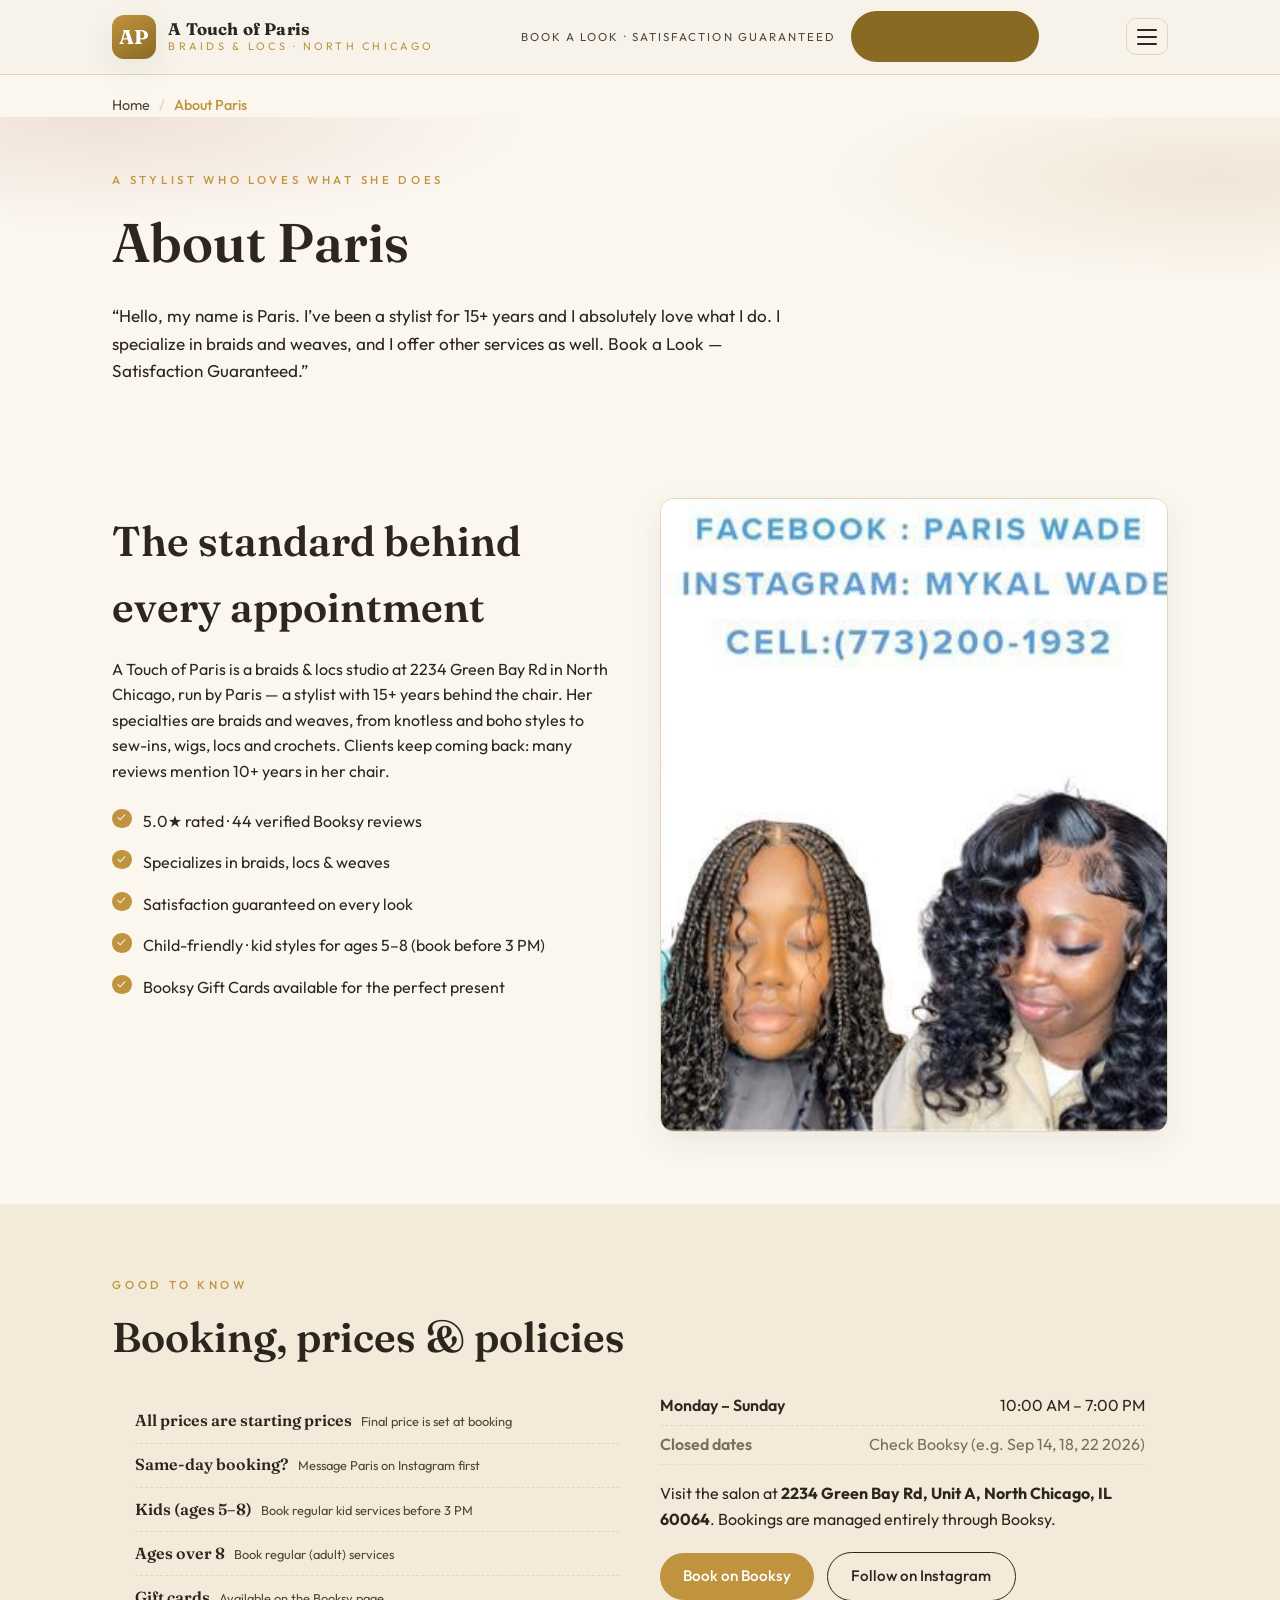
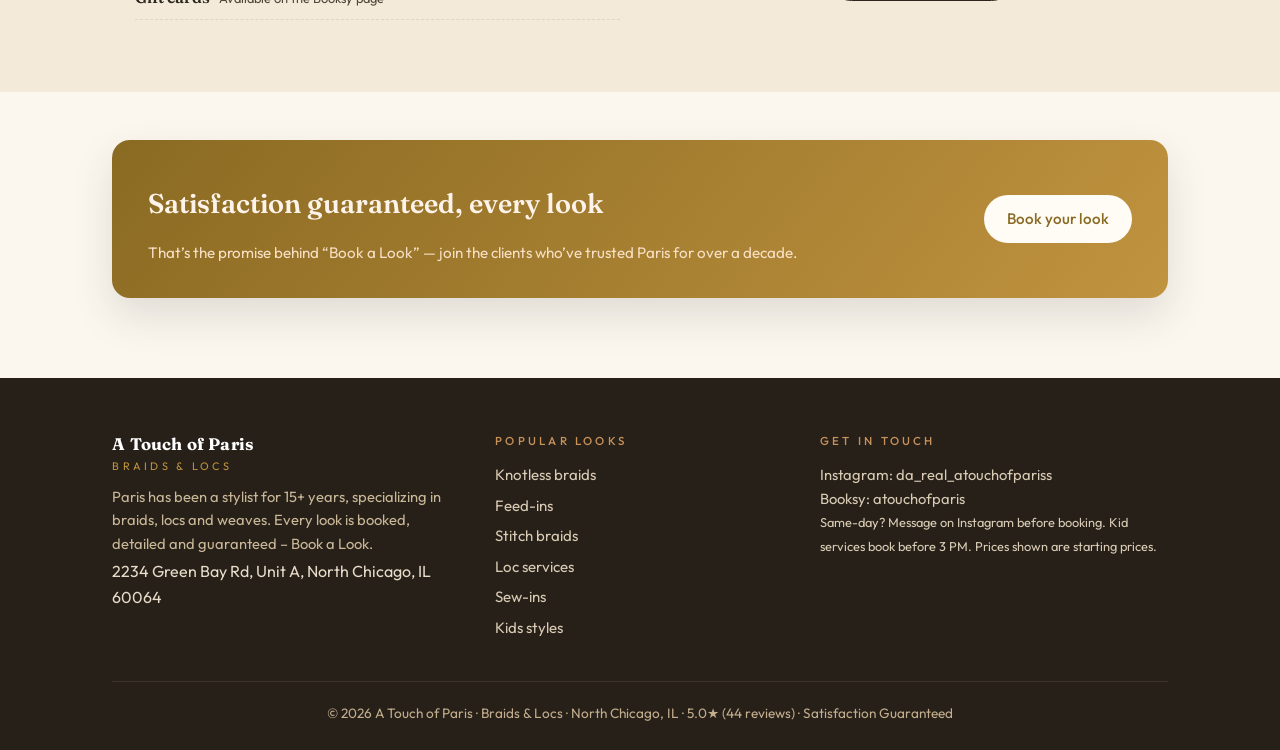
==== about.html @ 78af0b35 "A Touch of Paris Braids & Locs site: index, services menu with prices, portfolio gallery (42 looks +" ====
<!DOCTYPE html>
<html lang="en">
<head>
  <meta charset="UTF-8" />
  <meta name="viewport" content="width=device-width, initial-scale=1, viewport-fit=cover" />
  <title>About Paris | A Touch of Paris Braids &amp; Locs - North Chicago, IL</title>
  <meta name="description" content="About Paris, the 15+ year stylist behind A Touch of Paris in North Chicago, IL. Specializing in braids and weaves with 5.0 stars across 44 Booksy reviews. Book a Look - Satisfaction Guaranteed." />
  <link rel="canonical" href="https://ari-builds.github.io/atouchofparis/about.html" />
  <meta name="theme-color" content="#c0933f" />
  <link rel="icon" href="data:image/svg+xml,%3Csvg xmlns='http://www.w3.org/2000/svg' viewBox='0 0 32 32'%3E%3Crect width='32' height='32' rx='8' fill='%232c261f'/%3E%3Ctext x='16' y='22' font-size='14' font-family='Georgia' font-weight='600' fill='%23c0933f' text-anchor='middle'%3EAP%3C/text%3E%3C/svg%3E" />
  <link rel="preconnect" href="https://fonts.googleapis.com" />
  <link rel="preconnect" href="https://fonts.gstatic.com" crossorigin />
  <link href="https://fonts.googleapis.com/css2?family=Fraunces:opsz,wght@9..144,400;9..144,500;9..144,600;9..144,700&family=Outfit:wght@200;300;400;500;600&display=swap" rel="stylesheet" />
  <link rel="stylesheet" href="assets/site.css" />
</head>
<body data-page="about">
  <main>
    <div class="crumbs"><div class="inner crumb"><nav aria-label="Breadcrumb"><ol>
      <li><a href="index.html">Home</a></li>
      <li aria-current="page">About Paris</li>
    </ol></nav></div></div>

    <section class="page-hero">
      <div class="inner">
        <p class="kicker fade">A stylist who loves what she does</p>
        <h1 class="fade">About Paris</h1>
        <p class="lead fade">&ldquo;Hello, my name is Paris. I&rsquo;ve been a stylist for 15+ years and I absolutely love what I do. I specialize in braids and weaves, and I offer other services as well. Book a Look &mdash; Satisfaction Guaranteed.&rdquo;</p>
      </div>
    </section>

    <section class="section-block">
      <div class="section" style="display:grid;grid-template-columns:1fr 1fr;gap:2.5rem;align-items:start">
        <div>
          <h2 class="fade">The standard behind every appointment</h2>
          <p class="fade" style="margin-top:1rem">A Touch of Paris is a braids &amp; locs studio at 2234 Green Bay Rd in North Chicago, run by Paris &mdash; a stylist with 15+ years behind the chair. Her specialties are braids and weaves, from knotless and boho styles to sew-ins, wigs, locs and crochets. Clients keep coming back: many reviews mention 10+ years in her chair.</p>
          <ul class="ticks fade">
            <li>5.0&starf; rated &middot; 44 verified Booksy reviews</li>
            <li>Specializes in braids, locs &amp; weaves</li>
            <li>Satisfaction guaranteed on every look</li>
            <li>Child-friendly &middot; kid styles for ages 5&ndash;8 (book before 3 PM)</li>
            <li>Booksy Gift Cards available for the perfect present</li>
          </ul>
        </div>
        <div>
          <div class="page-photo fade">
            <img src="assets/photos/booksy/hero-biz.jpg" alt="A Touch of Paris salon" loading="lazy" />
          </div>
        </div>
      </div>
    </section>

    <section class="section-block pale">
      <div class="section">
        <p class="kicker fade">Good to know</p>
        <h2 class="fade">Booking, prices &amp; policies</h2>
        <div class="section" style="display:grid;grid-template-columns:1fr 1fr;gap:2.5rem;align-items:start">
          <ul class="ml fade">
            <li><b>All prices are starting prices</b><span class="d">Final price is set at booking</span></li>
            <li><b>Same-day booking?</b><span class="d">Message Paris on Instagram first</span></li>
            <li><b>Kids (ages 5&ndash;8)</b><span class="d">Book regular kid services before 3 PM</span></li>
            <li><b>Ages over 8</b><span class="d">Book regular (adult) services</span></li>
            <li><b>Gift cards</b><span class="d">Available on the Booksy page</span></li>
          </ul>
          <div>
            <ul class="hours fade">
              <li><b>Monday &ndash; Sunday</b><span>10:00 AM &ndash; 7:00 PM</span></li>
              <li class="closed"><b>Closed dates</b><span>Check Booksy (e.g. Sep 14, 18, 22 2026)</span></li>
            </ul>
            <p class="fade" style="margin-top:1rem">Visit the salon at <b>2234 Green Bay Rd, Unit A, North Chicago, IL 60064</b>. Bookings are managed entirely through Booksy.</p>
            <div class="g-cta fade" style="margin-top:1.2rem">
              <a class="btn btn-cta" href="https://booksy.com/en-us/1605658_atouchofparis_braids-locs_18698_north-chicago" target="_blank" rel="noopener">Book on Booksy</a>
              <a class="btn btn-ghost" href="https://www.instagram.com/da_real_atouchofpariss/" target="_blank" rel="noopener">Follow on Instagram</a>
            </div>
          </div>
        </div>
      </div>
    </section>

    <section class="strip">
      <div class="section">
        <div class="estimate-card fade">
          <div>
            <h2>Satisfaction guaranteed, every look</h2>
            <p>That&rsquo;s the promise behind &ldquo;Book a Look&rdquo; &mdash; join the clients who&rsquo;ve trusted Paris for over a decade.</p>
          </div>
          <div class="estimate-cta">
            <a class="btn btn-call" href="https://booksy.com/en-us/1605658_atouchofparis_braids-locs_18698_north-chicago" target="_blank" rel="noopener" style="background:var(--white);color:var(--brick-deep)">Book your look</a>
          </div>
        </div>
      </div>
    </section>
  </main>
  <script src="assets/common.js"></script>
</body>
</html>
---- assets/site.css ----
/* A Touch of Paris - Braids & Locs
   Palette: warm Parisian cream, gold, espresso. */

:root {
  --bg: #fbf7ef;
  --pale: #f3ead9;
  --line: #e2d5be;
  --brick: #c0933f;
  --brick-deep: #8a6a22;
  --slate: #4f463a;
  --ink: #2c261f;
  --gold: #b9872f;
  --white: #fffcf6;
  --font-d: "Fraunces", Georgia, serif;
  --font-b: "Outfit", system-ui, sans-serif;
  --rad: 14px;
  --shadow: 0 10px 30px rgba(44, 38, 31, .07);
  --shadow-hover: 0 18px 42px rgba(44, 38, 31, .13);
}

* { margin: 0; padding: 0; box-sizing: border-box; }
html { scroll-behavior: smooth; }
body {
  font-family: var(--font-b);
  background: var(--bg);
  color: var(--ink);
  line-height: 1.6;
  font-weight: 400;
  overflow-x: hidden;
}
img { max-width: 100%; display: block; }
a { color: inherit; text-decoration: none; }
button { font-family: inherit; cursor: pointer; }

.inner { max-width: 1100px; margin: 0 auto; padding: 0 1.4rem; }
.section { max-width: 1100px; margin: 0 auto; padding: 0 1.4rem; }

/* ---- reveal ---- */
.fade { opacity: 0; transform: translateY(14px); transition: opacity .7s ease, transform .7s ease; }
.fade.in { opacity: 1; transform: none; }

/* ---- top nav ---- */
.top {
  position: sticky; top: 0; z-index: 30;
  background: rgba(247, 242, 234, .92);
  backdrop-filter: blur(10px);
  -webkit-backdrop-filter: blur(10px);
  border-bottom: 1px solid var(--line);
  transition: box-shadow .25s ease;
}
.top.scrolled { box-shadow: 0 8px 24px rgba(50, 45, 40, .09); }
.top-inner {
  display: flex; align-items: center; justify-content: space-between;
  padding-top: .7rem; padding-bottom: .7rem;
}
.brand { display: flex; align-items: center; gap: .75rem; }
.brand-mark {
  width: 44px; height: 44px; border-radius: 12px; flex: none;
  background: linear-gradient(150deg, var(--brick), var(--brick-deep));
  color: #fff; display: grid; place-items: center;
  font-family: var(--font-d); font-weight: 700; font-size: 1.25rem;
  box-shadow: var(--shadow);
}
.brand-name { font-family: var(--font-d); font-weight: 700; font-size: 1.05rem; line-height: 1.05; letter-spacing: .01em; }
.brand-name span { display: block; font-family: var(--font-b); font-weight: 400; font-size: .68rem; letter-spacing: .3em; text-transform: uppercase; color: var(--brick); margin-top: .18rem; }
.top-ph {
  display: none; align-items: center; gap: .9rem;
}
.top-ph .pwhy { font-size: .72rem; letter-spacing: .18em; text-transform: uppercase; color: var(--slate); }
.top-ph a {
  font-family: var(--font-d); font-size: 1.1rem; font-weight: 700; color: var(--brick-deep);
  white-space: nowrap;
}
@media (min-width: 900px) { .top-ph { display: flex; } }

/* ---- burger / full-screen menu ---- */
.burger {
  display: inline-flex; flex-direction: column; gap: 5px;
  background: none; border: 1px solid var(--line); border-radius: 10px;
  padding: .6rem .62rem;
}
.burger span { width: 20px; height: 2px; background: var(--ink); border-radius: 2px; transition: all .22s ease; }
.burger[aria-expanded="true"] span:nth-child(1) { transform: translateY(7px) rotate(45deg); }
.burger[aria-expanded="true"] span:nth-child(2) { opacity: 0; }
.burger[aria-expanded="true"] span:nth-child(3) { transform: translateY(-7px) rotate(-45deg); }

.menu {
  position: fixed; inset: 0; z-index: 60;
  background: rgba(50, 45, 40, .5);
  opacity: 0; visibility: hidden; transition: opacity .25s ease, visibility .25s ease;
}
.menu.open { opacity: 1; visibility: visible; }
.menu-inner {
  position: absolute; right: 0; top: 0; bottom: 0; width: min(420px, 92vw);
  background: var(--bg); overflow-y: auto; padding: 1.4rem 1.6rem 2rem;
  transform: translateX(100%); transition: transform .3s ease;
}
.menu.open .menu-inner { transform: none; }
.menu-top { display: flex; align-items: center; justify-content: space-between; margin-bottom: 1.4rem; }
.menu-x { background: none; border: none; font-size: 1.3rem; color: var(--ink); padding: .4rem; }
.menu-groups { display: grid; gap: 1.6rem; }
.mgroup h4 { font-size: .72rem; letter-spacing: .28em; text-transform: uppercase; color: var(--brick); margin-bottom: .7rem; font-weight: 500; }
.mgroup a { display: block; padding: .42rem 0; font-size: 1.02rem; }
.mgroup a:hover { color: var(--brick-deep); }
.mgroup a.on { color: var(--brick); font-weight: 500; }
.menu-cta { margin-top: 2rem; padding-top: 1.4rem; border-top: 1px solid var(--line); }
.menu-note { margin-top: .8rem; font-size: .85rem; color: var(--slate); }

/* ---- buttons ---- */
.btn {
  display: inline-block; padding: .72rem 1.45rem; border-radius: 999px;
  font-weight: 500; font-size: .95rem; border: none; background: none;
  transition: transform .15s ease, box-shadow .15s ease, background .15s ease, color .15s ease;
}
.btn:active { transform: scale(.96); }
.btn-cta { background: var(--brick); color: #fff; }
.btn-cta:hover { background: var(--brick-deep); transform: translateY(-1px); box-shadow: 0 8px 20px rgba(124, 49, 39, .3); }
.btn-ghost { border: 1px solid var(--ink); color: var(--ink); }
.btn-ghost:hover { background: var(--ink); color: var(--bg); }
.btn-call {
  background: var(--brick-deep); color: #fff;
}
.btn-call:hover { background: var(--brick); transform: translateY(-1px); box-shadow: 0 8px 20px rgba(124, 49, 39, .32); }

/* ---- mobile CTA bar ---- */
.cta-bar {
  position: fixed; left: 0; right: 0; bottom: 0; z-index: 45;
  background: linear-gradient(120deg, var(--brick-deep), var(--brick));
  color: #fff; text-align: center; padding: .95rem 1rem;
  font-weight: 500; font-size: 1rem;
  transform: translateY(110%); transition: transform .4s ease;
}
.cta-bar a { color: inherit; }
.cta-bar.in { transform: none; }
.cta-bar b { font-weight: 700; }
body { padding-bottom: 0; }
@media (min-width: 900px) { .cta-bar { display: none; } }

/* ---- hero ---- */
.hero { padding: 5.5rem 0 4.5rem; position: relative; overflow: clip; }
.hero-bg {
  position: absolute; inset: 0; z-index: -3;
  width: 100%; height: 100%; object-fit: cover;
}
.hero::before {
  content: ""; position: absolute; inset: 0; z-index: -2;
  background: linear-gradient(115deg, rgba(23, 17, 12, .78) 0%, rgba(23, 17, 12, .5) 48%, rgba(23, 17, 12, .28) 100%);
}
.hero-orb {
  position: absolute; z-index: -1; width: 46vw; height: 46vw;
  left: 50%; top: 46%; transform: translate(-50%, -50%);
  border-radius: 50%;
  background: radial-gradient(circle at 36% 40%, rgba(255, 214, 170, .16), rgba(185, 132, 76, .08) 55%, transparent 72%);
  animation: breathe 9s ease-in-out infinite;
}
@keyframes breathe {
  0%, 100% { transform: translate(-50%, -50%) scale(1); opacity: .9; }
  50% { transform: translate(-50%, -50%) scale(1.12); opacity: 1; }
}
.kicker {
  font-size: .72rem; letter-spacing: .32em; text-transform: uppercase;
  color: var(--brick); font-weight: 500;
}
.hero .kicker { color: #ffd9a8; }
.hero h1 {
  font-family: var(--font-d); font-size: clamp(2.7rem, 7.5vw, 4.6rem);
  line-height: 1.06; margin: 1rem 0 1.2rem; font-weight: 600;
}
.hero h1 em { font-style: italic; color: #ffd9a8; }
.hero .lead { max-width: 41rem; font-size: 1.12rem; }
.hero h1, .hero .lead, .hero .kicker, .hero-note { color: #fff; text-shadow: 0 2px 16px rgba(0, 0, 0, .5); }
.hero-cta { display: flex; gap: .9rem; margin-top: 2.1rem; flex-wrap: wrap; }
.hero-cta .btn { box-shadow: 0 6px 22px rgba(0, 0, 0, .35); }
.btn-ghost-light { border: 1.5px solid rgba(255, 250, 242, .75); color: #fff; }
.btn-ghost-light:hover { background: #fff; color: var(--ink); transform: translateY(-1px); }
.hero-note { margin-top: 1.4rem; font-size: .92rem; }
.hero-note a { font-weight: 600; border-bottom: 1px solid rgba(255, 250, 242, .6); }
.hero-note a:hover { color: #ffd9a8; }

/* ---- mobile free-estimate pill ---- */
.mobile-est { display: none; }
@media (max-width: 899px) { .mobile-est { display: inline-flex; margin-right: .7rem; } }

/* ---- trust bar ---- */
.badges { border-block: 1px solid var(--line); background: var(--white); }
.badge-row {
  display: grid; grid-template-columns: repeat(3, 1fr); gap: 1rem;
  padding: 1.5rem 1.4rem; text-align: center;
}
.badge-row b { display: block; font-family: var(--font-d); font-size: 1.06rem; font-weight: 700; color: var(--brick-deep); margin-bottom: .15rem; }
.badge-row span { font-size: .86rem; color: var(--slate); }
@media (max-width: 640px) { .badge-row { grid-template-columns: 1fr; gap: .9rem; padding: 1.2rem 1.4rem; } }

/* ---- tape ---- */
.tapes { border-block: 1px solid var(--line); background: var(--pale); overflow: hidden; }
.tape-row {
  display: flex; align-items: center; gap: 1.4rem; padding: .9rem 1.4rem;
  white-space: nowrap; overflow: hidden; font-size: .78rem; letter-spacing: .22em;
  text-transform: uppercase; color: var(--brick-deep); font-weight: 500;
}
.tape-row i { width: 6px; height: 6px; border-radius: 50%; background: var(--gold); flex: none; }

/* ---- sections ---- */
.section-block { padding: 4.5rem 0; }
.section-block.pale { background: var(--pale); }
.section h2, .cta h2, .hello h2 {
  font-family: var(--font-d); font-size: clamp(1.9rem, 4.2vw, 2.6rem);
  margin: .6rem 0 1rem; font-weight: 600;
}
.section .lead, .cta .lead, .hello .lead { max-width: 46rem; font-size: 1.05rem; margin-bottom: 2.2rem; }

/* ---- cards ---- */
.grid { display: grid; grid-template-columns: repeat(3, 1fr); gap: 1.2rem; }
.grid-2 { display: grid; grid-template-columns: repeat(2, 1fr); gap: 1.2rem; }
@media (max-width: 900px) { .grid, .grid-2 { grid-template-columns: 1fr; } }
.card {
  background: var(--white); border: 1px solid var(--line); border-radius: var(--rad);
  padding: 1.6rem 1.4rem 1.5rem; box-shadow: var(--shadow);
  position: relative; overflow: hidden;
  transition: transform .18s ease, box-shadow .18s ease;
}
.card::before {
  content: ""; position: absolute; inset: 0 auto auto 0; width: 100%; height: 4px;
  background: linear-gradient(90deg, var(--brick), var(--gold), var(--brick-deep));
  opacity: 0; transition: opacity .18s ease;
}
.card:hover { transform: translateY(-4px); box-shadow: var(--shadow-hover); }
.card:hover::before { opacity: 1; }
.card-img { border-radius: 10px; overflow: hidden; margin-bottom: 1.1rem; background: var(--sand); }
.card-img img { aspect-ratio: 4 / 3; object-fit: cover; width: 100%; transition: transform .35s ease; }
.card:hover .card-img img { transform: scale(1.04); }
.card h3 { font-family: var(--font-d); font-size: 1.3rem; font-weight: 600; margin: .35rem 0 .5rem; }
.card p { font-size: .96rem; }
.more { display: inline-block; margin-top: .9rem; font-weight: 500; color: var(--brick-deep); }
.cat-count { font-size: .82rem; letter-spacing: .18em; text-transform: uppercase; color: var(--gold); font-weight: 600; }

/* ---- gallery figure (interior teaser) ---- */
.gallery { display: grid; grid-template-columns: repeat(4, 1fr); gap: 1rem; }
@media (max-width: 900px) { .gallery { grid-template-columns: repeat(2, 1fr); } }
.gallery figure { border-radius: var(--rad); overflow: hidden; background: var(--white); border: 1px solid var(--line); }
.gallery img { aspect-ratio: 4 / 5; object-fit: cover; width: 100%; transition: transform .35s ease; }
.gallery figure:hover img { transform: scale(1.05); }
.gallery figcaption { padding: .7rem .9rem; font-size: .9rem; font-weight: 500; }

/* ---- gallery menu ---- */
.cat-grid { display: grid; grid-template-columns: repeat(2, 1fr); gap: 1.3rem; }
@media (max-width: 800px) { .cat-grid { grid-template-columns: 1fr; } }
.cat-tile {
  position: relative; border-radius: 16px; overflow: hidden; border: 1px solid var(--line);
  box-shadow: var(--shadow);
}
.cat-tile img { aspect-ratio: 16 / 10; object-fit: cover; width: 100%; transition: transform .4s ease; }
.cat-tile:hover img { transform: scale(1.05); }
.cat-tile .cat-label {
  position: absolute; left: 0; right: 0; bottom: 0;
  background: linear-gradient(transparent, rgba(32, 26, 20, .82));
  color: #fff; padding: 2.4rem 1.2rem 1rem; display: flex; justify-content: space-between; align-items: flex-end; gap: .6rem;
}
.cat-tile .cat-label b { font-family: var(--font-d); font-size: 1.35rem; font-weight: 600; }
.cat-tile .cat-label span { font-size: .82rem; letter-spacing: .14em; text-transform: uppercase; color: #f4c793; }
.cat-tile.wide { grid-column: 1 / -1; }

/* ---- full photo grid (category pages) ---- */
.photos { display: grid; grid-template-columns: repeat(3, 1fr); gap: .9rem; }
@media (max-width: 980px) { .photos { grid-template-columns: repeat(2, 1fr); } }
@media (max-width: 560px) { .photos { grid-template-columns: 1fr; } }
.photos button {
  border: none; padding: 0; border-radius: 10px; overflow: hidden; background: var(--white);
  border: 1px solid var(--line); aspect-ratio: 4 / 3;
}
.photos img { width: 100%; height: 100%; object-fit: cover; transition: transform .3s ease; }
.photos button:hover img { transform: scale(1.05); }
.photos button img { transition: transform .3s ease; }

/* ---- lightbox ---- */
.lightbox {
  position: fixed; inset: 0; z-index: 80; background: rgba(24, 19, 14, .92);
  display: grid; place-items: center; padding: 2rem;
  opacity: 0; visibility: hidden; transition: opacity .22s ease, visibility .22s ease;
}
.lightbox.open { opacity: 1; visibility: visible; }
.lightbox img { max-width: min(96vw, 1200px); max-height: 82vh; border-radius: 8px; box-shadow: 0 30px 80px rgba(0, 0, 0, .5); }
.lb-nav {
  position: fixed; top: 50%; transform: translateY(-50%);
  background: rgba(255, 250, 242, .12); color: #fff; border: 1px solid rgba(255, 250, 242, .25);
  font-size: 1.5rem; width: 52px; height: 52px; border-radius: 50%;
  display: grid; place-items: center; transition: background .15s ease;
}
.lb-nav:hover { background: rgba(255, 250, 242, .28); }
#lbPrev { left: 1rem; } #lbNext { right: 1rem; }
#lbClose { position: fixed; top: 1.1rem; right: 1.1rem; background: none; border: none; color: #fff; font-size: 1.6rem; padding: .4rem; }
.lb-count {
  position: fixed; bottom: 1.4rem; left: 50%; transform: translateX(-50%);
  color: rgba(255, 250, 242, .75); letter-spacing: .2em; text-transform: uppercase; font-size: .8rem;
}

/* ---- page hero / crumbs ---- */
.crumb { padding-top: 1.2rem; }
.crumb ol { display: flex; gap: .55rem; list-style: none; font-size: .9rem; color: var(--slate); }
.crumb li + li::before { content: "/"; margin-right: .55rem; color: var(--line); }
.crumb a:hover { color: var(--brick-deep); }
.crumb [aria-current] { color: var(--brick); font-weight: 500; }

.page-hero { padding: 3.4rem 0 2.6rem; position: relative; overflow: clip; }
.page-hero::before {
  content: ""; position: absolute; inset: 0; z-index: -2;
  background:
    radial-gradient(55% 60% at 8% 0%, rgba(168, 75, 60, .13), transparent 60%),
    radial-gradient(50% 55% at 95% 20%, rgba(185, 132, 76, .15), transparent 60%),
    var(--bg);
}
.page-hero h1 { font-family: var(--font-d); font-size: clamp(2.1rem, 6vw, 3.4rem); margin: .6rem 0 1rem; font-weight: 600; }
.page-hero .lead { max-width: 42rem; font-size: 1.07rem; }

/* ---- two-column page content ---- */
.page-cols { display: grid; grid-template-columns: 1fr 340px; gap: 3rem; align-items: start; }
@media (max-width: 880px) { .page-cols { grid-template-columns: 1fr; gap: 2rem; } }
.page-main h2 { font-family: var(--font-d); font-size: 1.8rem; font-weight: 600; margin: .6rem 0 1rem; }
.page-main h3 { font-family: var(--font-d); font-size: 1.25rem; font-weight: 600; margin: 1.4rem 0 .5rem; }
.page-main p { margin-bottom: 1.1rem; }
.page-photo { border-radius: var(--rad); overflow: hidden; border: 1px solid var(--line); box-shadow: var(--shadow); }
.page-photo img { aspect-ratio: 4 / 5; object-fit: cover; width: 100%; }
.page-photo figcaption { padding: .7rem .9rem; font-size: .82rem; color: var(--slate); background: var(--white); }

.ticks { list-style: none; margin: 1rem 0 1.4rem; }
.ticks li { position: relative; padding: .5rem 0 .5rem 1.9rem; }
.ticks li::before {
  content: "\2713"; position: absolute; left: 0; top: .5rem;
  width: 1.2rem; height: 1.2rem; border-radius: 50%;
  background: var(--brick); color: #fff; font-size: .7rem;
  display: grid; place-items: center;
}

/* ---- cards inline ---- */
.cards-inline { display: flex; flex-wrap: wrap; gap: .6rem; }
.cards-inline a {
  padding: .7rem 1rem; border-radius: 999px; border: 1px solid var(--line);
  background: var(--white); font-size: .92rem;
}
.cards-inline a:hover { border-color: var(--brick); color: var(--brick-deep); }

/* ---- details / FAQ ---- */
.faq { display: grid; gap: .7rem; margin-top: .5rem; }
.faq details { background: var(--white); border: 1px solid var(--line); border-radius: 12px; padding: .3rem .2rem; }
.faq summary { padding: .9rem 1.1rem; font-weight: 500; cursor: pointer; list-style: none; display: flex; justify-content: space-between; align-items: center; gap: 1rem; }
.faq summary::after { content: "\002B"; color: var(--brick); font-size: 1.2rem; transition: transform .2s ease; }
.faq details[open] summary::after { transform: rotate(45deg); }
.faq details p { padding: 0 1.1rem 1.1rem; font-size: .95rem; }

/* ---- estimate strip ---- */
.strip { padding: 3rem 0; }
.estimate-card {
  background: linear-gradient(130deg, var(--brick-deep), var(--brick));
  color: #fdf3ea; border-radius: 18px; padding: 2rem 2.2rem; box-shadow: var(--shadow-hover);
  display: flex; justify-content: space-between; align-items: center; gap: 1.6rem; flex-wrap: wrap;
}
.estimate-card h2 { font-family: var(--font-d); font-size: 1.7rem; font-weight: 600; }
.estimate-card p { margin-top: .4rem; font-size: .95rem; color: #f7dfc4; }
.estimate-cta { display: flex; gap: .8rem; flex-wrap: wrap; }
.estimate-note { display: block; margin-top: .8rem; font-size: .85rem; color: #f7dfc4; }
.estimate-card a { font-weight: 500; }

/* ---- contact page ---- */
.contact-grid { display: grid; grid-template-columns: 1.1fr .9fr; gap: 1.4rem; }
@media (max-width: 860px) { .contact-grid { grid-template-columns: 1fr; } }
.panel { background: var(--white); border: 1px solid var(--line); border-radius: 16px; padding: 1.7rem 1.6rem; box-shadow: var(--shadow); }
.panel h3 { font-family: var(--font-d); font-size: 1.3rem; font-weight: 600; margin-bottom: 1rem; }
.c-row { display: flex; gap: .8rem; align-items: flex-start; padding: .7rem 0; border-bottom: 1px dashed var(--line); font-size: .98rem; }
.c-row:last-child { border-bottom: none; }
.c-row .ic { flex: none; font-size: 1.05rem; color: var(--brick); }
.c-row b { font-weight: 500; }
.c-row a:hover { color: var(--brick-deep); }
.pay-list { display: grid; gap: .45rem; margin-top: .4rem; }
.pay-list span::before { content: "\2713"; color: var(--brick); margin-right: .6rem; font-weight: 700; }

/* ---- forms ---- */
.form-stack { display: grid; gap: .9rem; margin-top: .6rem; }
.form-stack label { display: grid; gap: .3rem; font-size: .85rem; font-weight: 400; color: var(--slate); }
.form-stack input, .form-stack textarea {
  font-family: inherit; font-size: .98rem; color: var(--ink);
  border: 1px solid var(--line); border-radius: 10px; padding: .7rem .85rem; background: var(--bg);
}
.form-stack input:focus, .form-stack textarea:focus { outline: 2px solid var(--brick); border-color: var(--brick); }
.form-note { font-size: .85rem; color: var(--slate); }
.toast {
  position: fixed; left: 50%; bottom: 1.4rem; transform: translate(-50%, 20px);
  background: var(--brick-deep); color: #fff; padding: .8rem 1.4rem; border-radius: 999px;
  font-size: .9rem; opacity: 0; transition: opacity .25s ease, transform .25s ease; z-index: 70;
}
.toast.in { opacity: 1; transform: translate(-50%, 0); }

/* ---- footer ---- */
footer { background: #272019; color: #e8dcc9; padding: 3.4rem 0 1.6rem; margin-top: 2rem; }
.foot-grid { display: grid; grid-template-columns: 1.2fr 1fr 1.2fr; gap: 2.2rem; }
@media (max-width: 880px) { .foot-grid { grid-template-columns: 1fr; gap: 1.8rem; } }
.foot-brand .brand-name { color: #fff; }
.foot-brand p { font-size: .92rem; margin-top: .8rem; color: #c9b897; }
.foot-loc { display: block; margin-top: .25rem; }
footer h4 { font-size: .72rem; letter-spacing: .28em; text-transform: uppercase; color: #c8925b; margin-bottom: .8rem; font-weight: 500; }
.links { display: grid; gap: .4rem; }
.links a { color: #d9cbb4; font-size: .94rem; }
.links a:hover { color: #fff; }
.foot-phone { display: block; font-family: var(--font-d); font-size: 1.3rem; font-weight: 700; color: #fff; margin-top: .6rem; }
.copy { margin-top: 2.6rem; padding-top: 1.3rem; border-top: 1px solid #3d332a; font-size: .85rem; color: #c2ad8d; text-align: center; }
@media (max-width: 899px) { body { padding-bottom: 3.4rem; } }
.reel-block { background: var(--bg); border-top: 1px solid rgba(168,75,60,.18); border-bottom: 1px solid rgba(168,75,60,.18); padding-bottom: 2.6rem; }
.reel-block .kicker { margin-top: 2.2rem; }
.reel-block h2 { font-family: var(--font-d); color: var(--brick-deep); margin: .5rem 0 1.2rem; font-size: 1.7rem; }
.reel-block video { display: block; width: 100%; max-width: 900px; margin: 0 auto; aspect-ratio: 16 / 9; background: #17130f; border-radius: 12px; outline: 1px solid rgba(168,75,60,.3); }
.reel-note { max-width: 60ch; margin: .8rem auto 0; font-size: .9rem; color: var(--slate); text-align: center; }
/* ---- A Touch of Paris extras ---- */
.ml { list-style:none; margin-top:.8rem; }
.ml li { display:flex; flex-wrap:wrap; align-items:baseline; gap:0 .6rem; padding:.55rem 0; border-bottom:1px dashed var(--line); }
.ml li > b { font-family:var(--font-d); font-weight:600; }
.ml .p { margin-left:auto; font-weight:600; color:var(--brick-deep); white-space:nowrap; }
.ml .d { font-size:.8rem; color:var(--slate); white-space:nowrap; }
.ml .sav { font-size:.68rem; color:var(--gold); font-weight:600; text-transform:uppercase; letter-spacing:.05em; }
.ml .chip { margin-left:auto }
.ml .chip.p { margin-left:0 }
.group-head { display:flex; align-items:baseline; gap:.7rem; margin-bottom:.4rem }
.group-head h3 { margin:0 }
.group-head .n { font-size:.8rem; color:var(--slate); }
.prod-note { font-size:.82rem; color:var(--slate); background:var(--pale); border:1px solid var(--line); border-radius:10px; padding:.9rem 1rem; margin-bottom:1.2rem }
.qcard { background:var(--white); border:1px solid var(--line); border-left:3px solid var(--brick); border-radius:12px; padding:1.1rem 1.2rem; }
.qcard p { font-size:1rem; }
.qcard .who { margin-top:.6rem; font-size:.82rem; font-weight:600; color:var(--brick-deep); }
.qcard .who span { display:block; font-weight:400; color:var(--slate); }
.rgrid { display:grid; grid-template-columns:repeat(auto-fit,minmax(250px,1fr)); gap:1rem; margin-top:2rem }
.cs-row { display:grid; grid-template-columns:repeat(auto-fit,minmax(200px,1fr)); gap:1.6rem; margin-top:2rem }
.cs-row > div { border-top:2px solid var(--brick); padding-top:1rem }
.cs-row h3 { font-size:1.05rem; margin-bottom:.3rem }
.hours li { display:flex; justify-content:space-between; border-bottom:1px dashed var(--line); padding:.4rem 0; }
.hours li.closed { color:var(--slate); opacity:.75 }
.hours li b { font-weight:600 }
.book-big { display:block; }
.g-cta { display:flex; flex-wrap:wrap; gap:.8rem; align-items:center }
.pad { padding:1.6rem }
.mini ul.ticks { margin-top:1rem }
.ghost-line { color:var(--white) }
@media (max-width:640px){ .rgrid { grid-template-columns:1fr } }
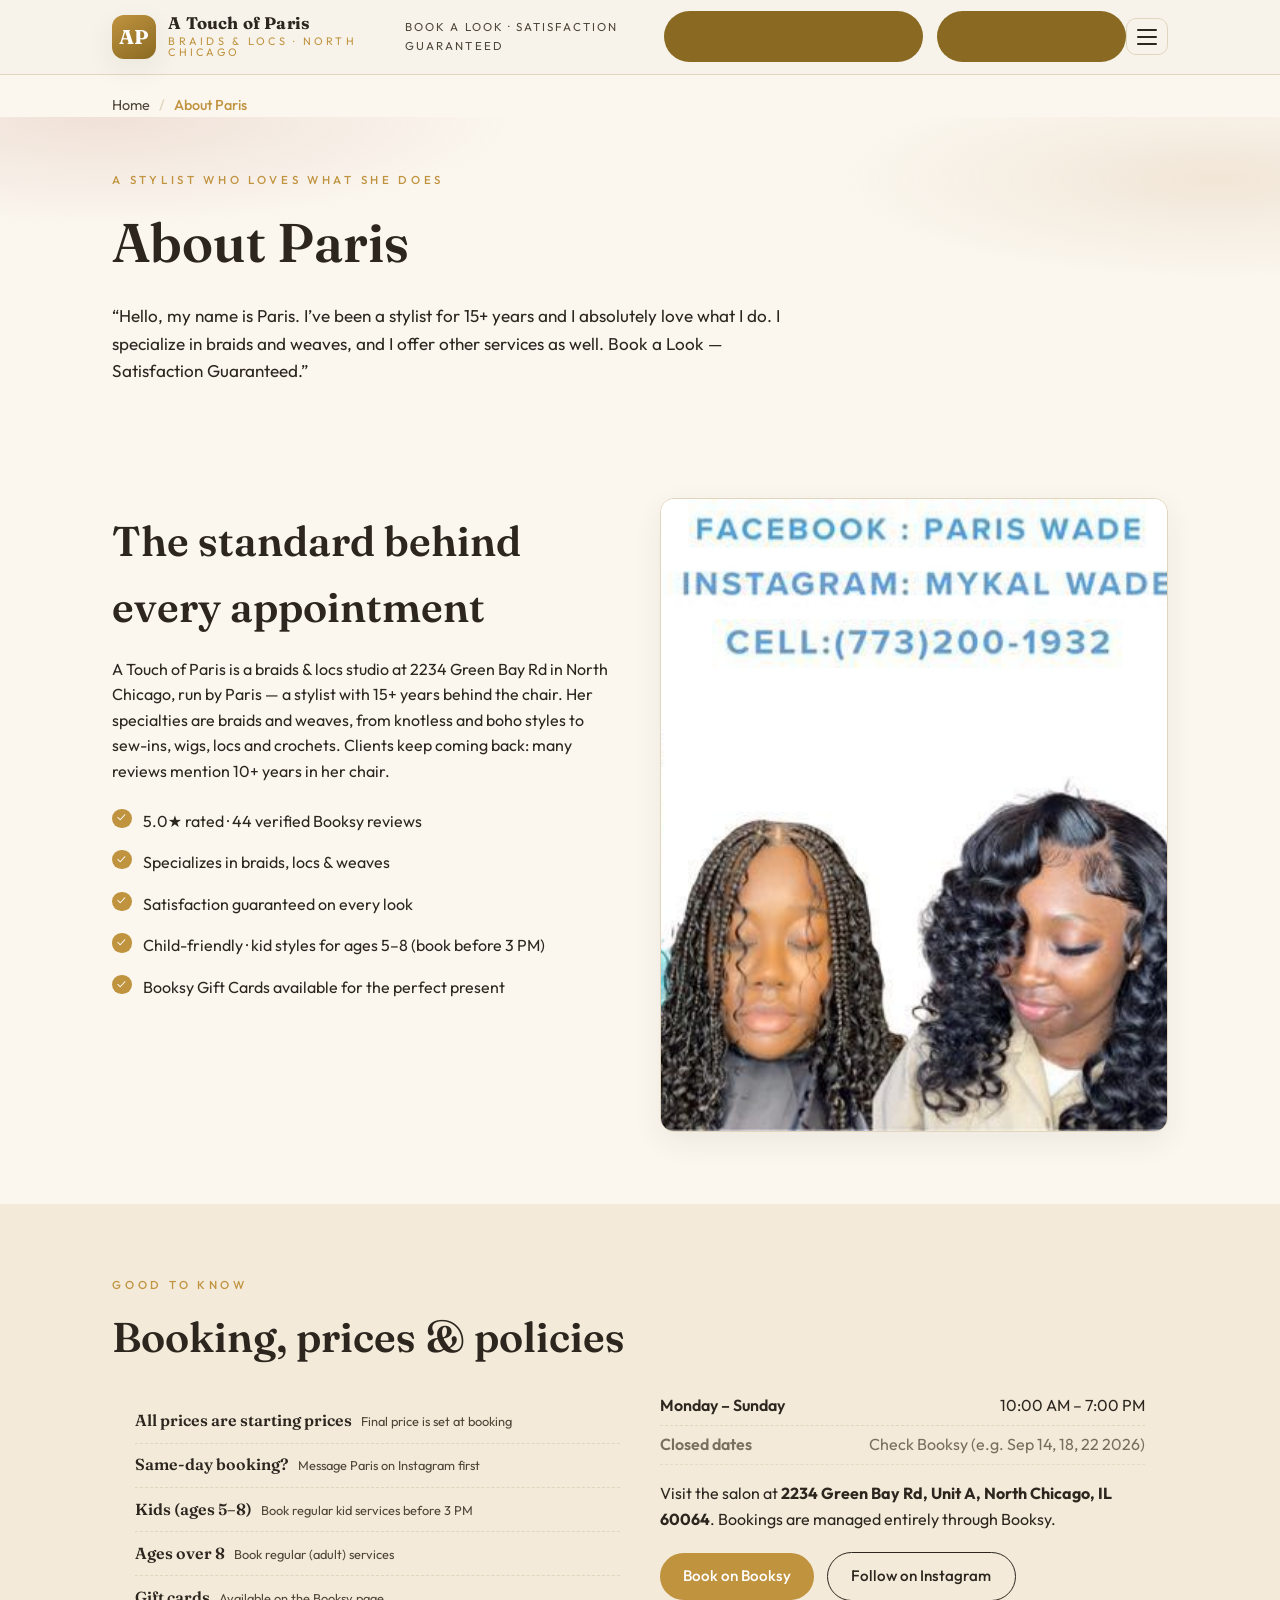
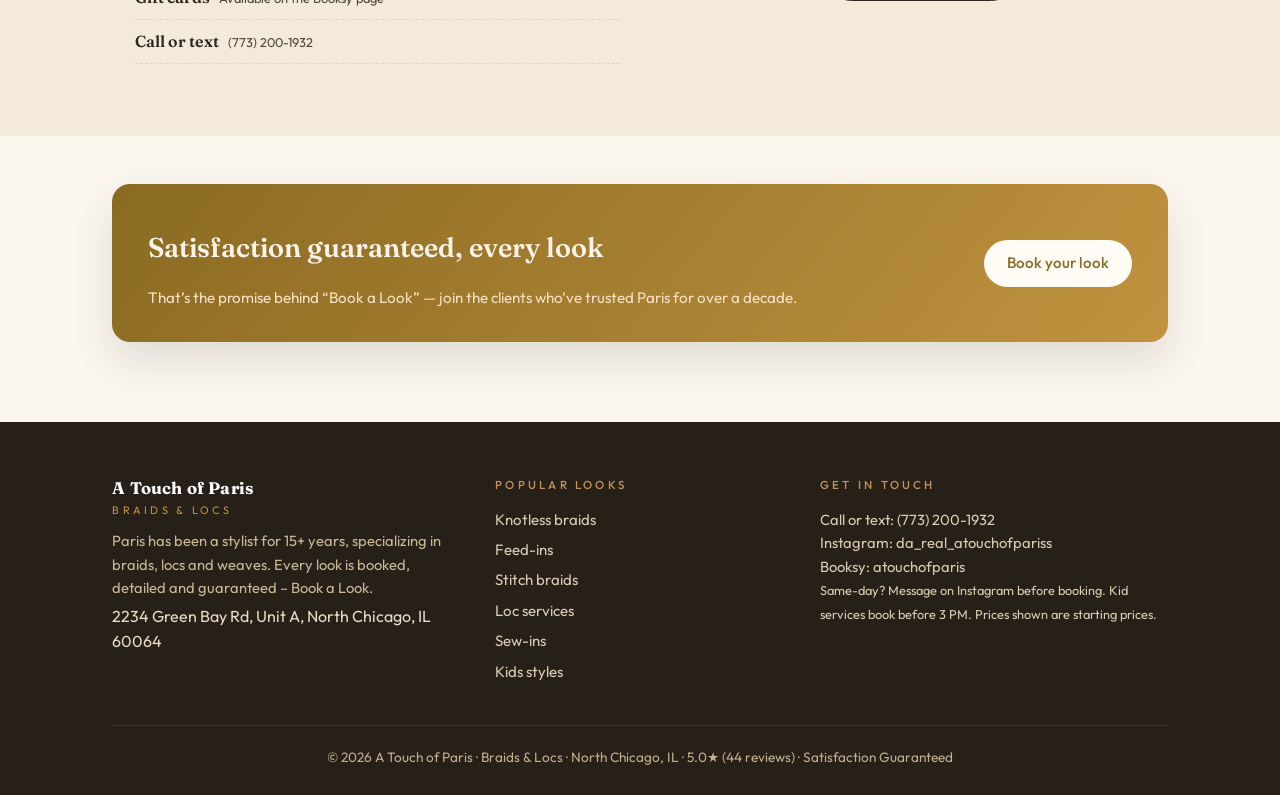
==== commit 85f78c1d: "Mobile fixes: phone (call/text 773-200-1932) CTAs in header/nav/footer/menus, hero no longer cut off" ====
--- a/about.html
+++ b/about.html
@@ -60,6 +60,7 @@
             <li><b>Kids (ages 5&ndash;8)</b><span class="d">Book regular kid services before 3 PM</span></li>
             <li><b>Ages over 8</b><span class="d">Book regular (adult) services</span></li>
             <li><b>Gift cards</b><span class="d">Available on the Booksy page</span></li>
+            <li><b>Call or text</b><span class="d"><a href="tel:+17732001932">(773) 200-1932</a></span></li>
           </ul>
           <div>
             <ul class="hours fade">
--- a/assets/site.css
+++ b/assets/site.css
@@ -126,11 +126,13 @@
 .cta-bar {
   position: fixed; left: 0; right: 0; bottom: 0; z-index: 45;
   background: linear-gradient(120deg, var(--brick-deep), var(--brick));
-  color: #fff; text-align: center; padding: .95rem 1rem;
-  font-weight: 500; font-size: 1rem;
+  color: #fff; padding: .7rem 1rem calc(.7rem + env(safe-area-inset-bottom));
+  font-weight: 500; font-size: .95rem;
   transform: translateY(110%); transition: transform .4s ease;
 }
-.cta-bar a { color: inherit; }
+.cta-bar .cta-in { max-width: 560px; margin: 0 auto; display: flex; gap: .6rem; justify-content: center; align-items: center; flex-wrap: wrap; }
+.cta-bar a { color: inherit; display: inline-flex; align-items: center; gap: .35rem; padding: .5rem .9rem; border-radius: 999px; background: rgba(0,0,0,.18); }
+.cta-bar a.cta-ph { background: #fff; color: var(--brick-deep); font-weight: 700; }
 .cta-bar.in { transform: none; }
 .cta-bar b { font-weight: 700; }
 body { padding-bottom: 0; }
@@ -184,7 +186,7 @@
 /* ---- trust bar ---- */
 .badges { border-block: 1px solid var(--line); background: var(--white); }
 .badge-row {
-  display: grid; grid-template-columns: repeat(3, 1fr); gap: 1rem;
+  display: grid; grid-template-columns: repeat(auto-fit, minmax(215px, 1fr)); gap: 1rem;
   padding: 1.5rem 1.4rem; text-align: center;
 }
 .badge-row b { display: block; font-family: var(--font-d); font-size: 1.06rem; font-weight: 700; color: var(--brick-deep); margin-bottom: .15rem; }
@@ -438,3 +440,25 @@
 .mini ul.ticks { margin-top:1rem }
 .ghost-line { color:var(--white) }
 @media (max-width:640px){ .rgrid { grid-template-columns:1fr } }
+
+/* ---- A Touch of Paris: mobile hardening ---- */
+.hero h1 em { display: block; }
+@media (max-width: 560px) {
+  .hero { padding: 4.6rem 0 3.4rem; }
+  .hero h1 { font-size: clamp(2rem, 8.6vw, 2.6rem); line-height: 1.12; word-break: normal; overflow-wrap: anywhere; }
+  .hero h1 em { display: block; }
+  .hero .lead { font-size: 1.02rem; }
+  .hero-cta { gap: .7rem; }
+  .hero-cta .btn { width: 100%; text-align: center; }
+  .page-hero { padding: 2.6rem 0 2.1rem; }
+  .grid, .grid-2 { gap: 1rem; }
+}
+@media (max-width: 880px) {
+  .section[style*="grid-template-columns"] { grid-template-columns: 1fr !important; }
+  .estimate-card { padding: 1.4rem; }
+  .estimate-cta { flex-direction: column; align-items: stretch; }
+  .estimate-cta .btn { width: 100%; text-align: center; }
+}
+.cs-row, .page-cols { margin-top: 1.6rem }
+.ml li { overflow-wrap: anywhere; }
+.ticks li { overflow-wrap: anywhere; }
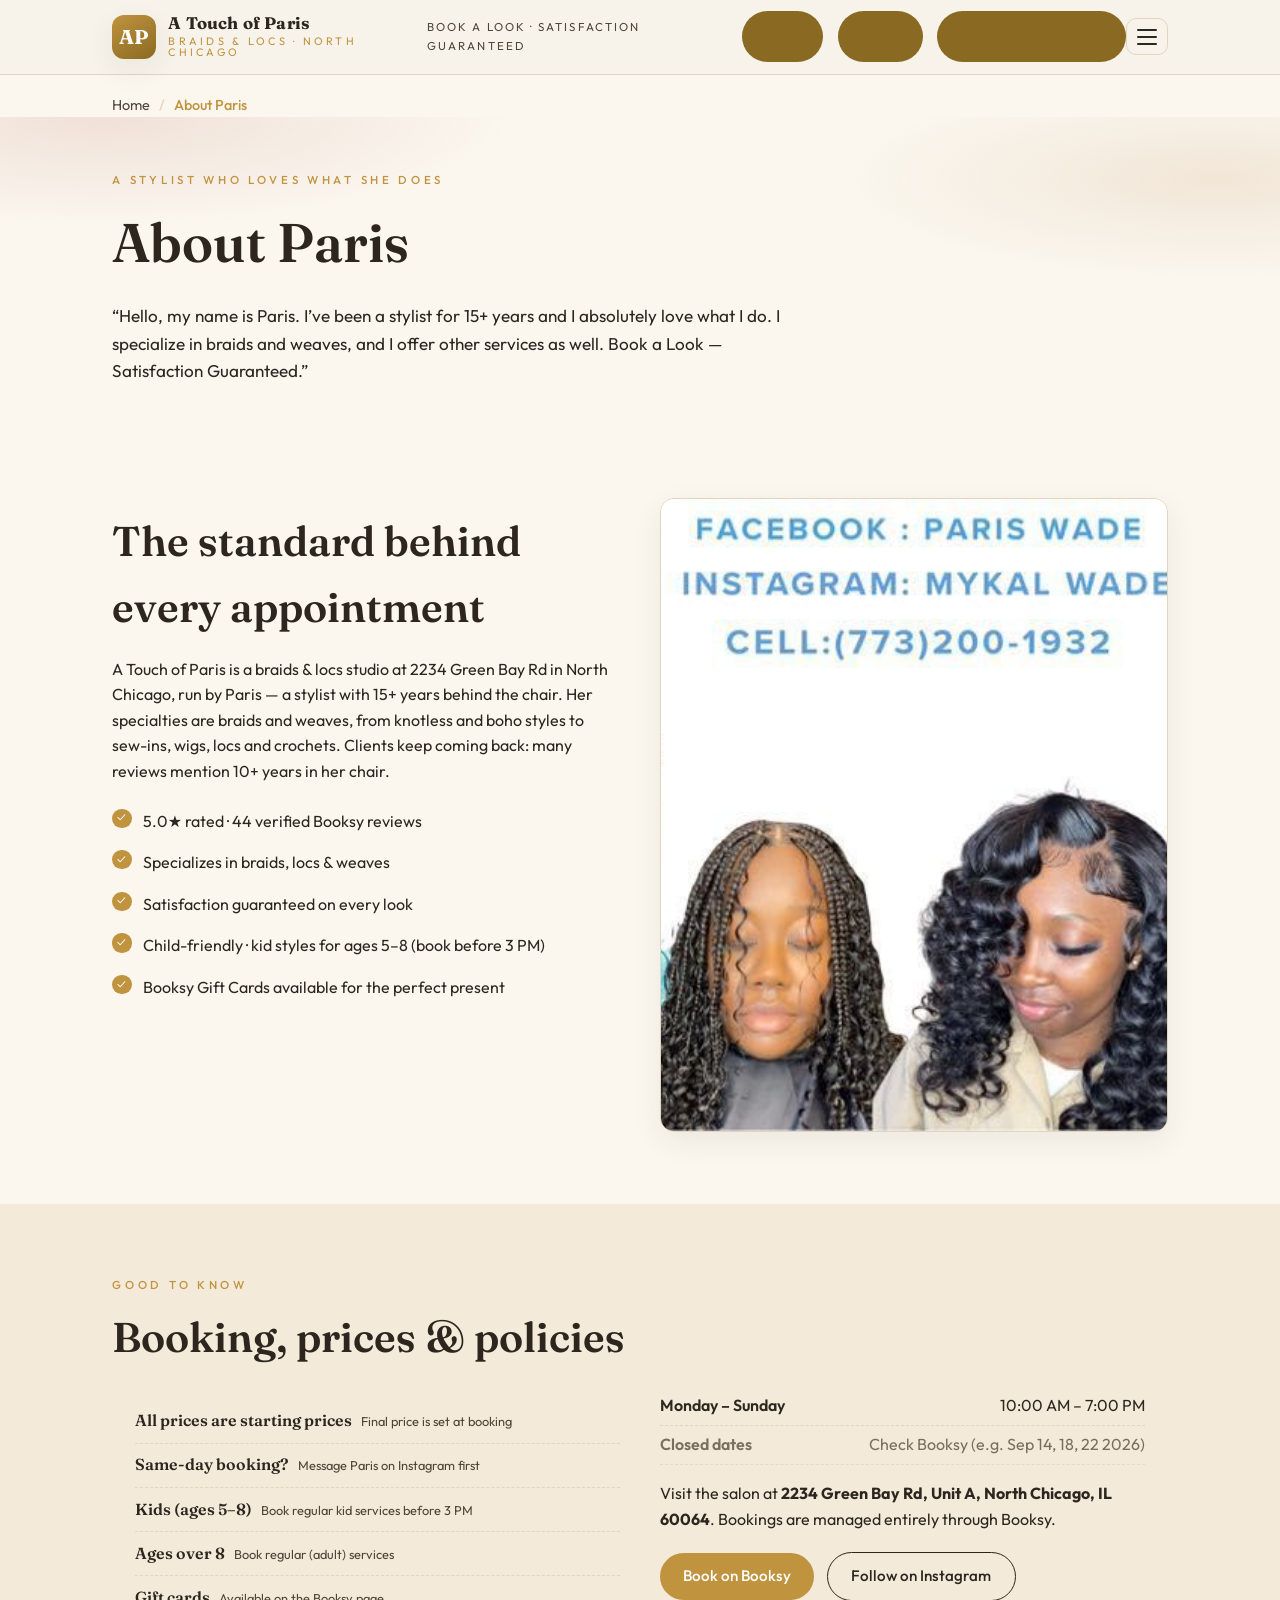
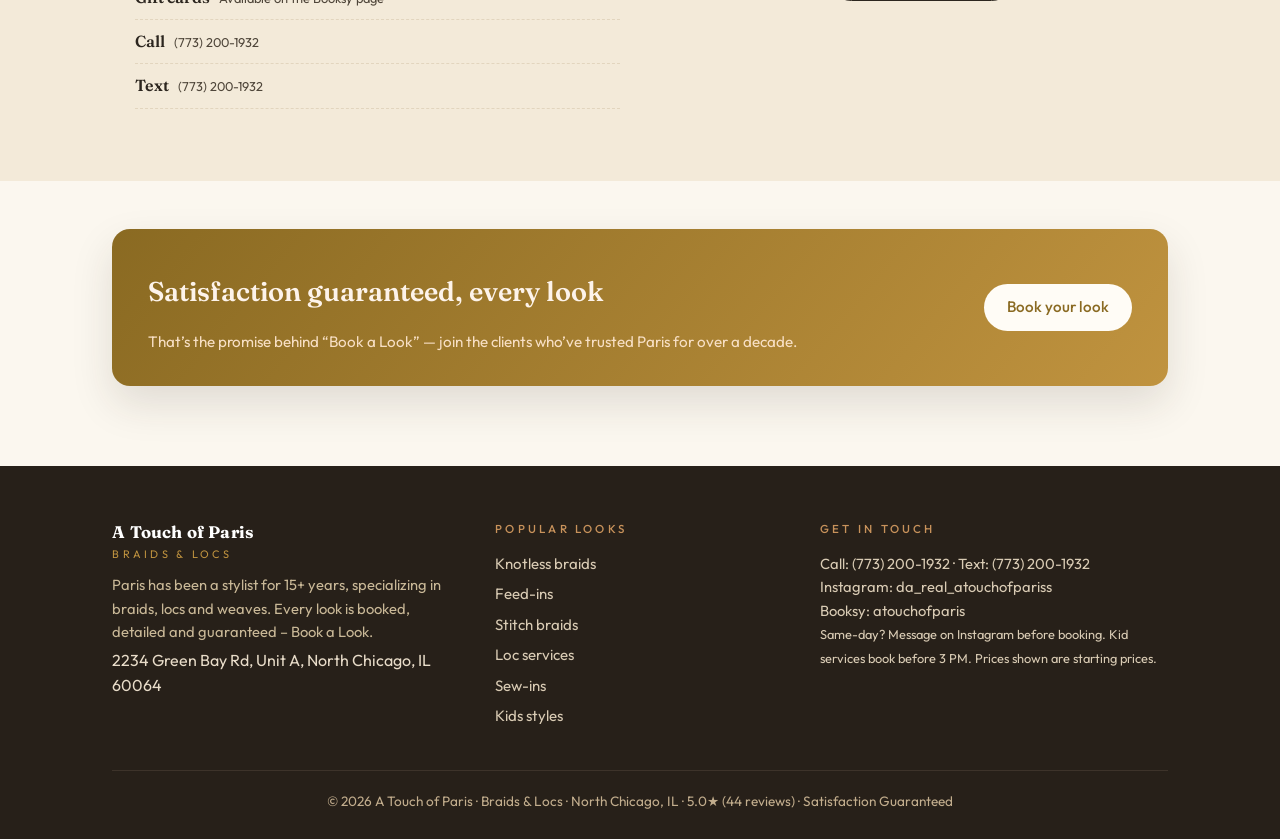
==== commit c46fb58c: "Separate Call and Text CTAs everywhere, single Book pill on mobile bar, hero tagline wraps cleanly, " ====
--- a/about.html
+++ b/about.html
@@ -60,7 +60,8 @@
             <li><b>Kids (ages 5&ndash;8)</b><span class="d">Book regular kid services before 3 PM</span></li>
             <li><b>Ages over 8</b><span class="d">Book regular (adult) services</span></li>
             <li><b>Gift cards</b><span class="d">Available on the Booksy page</span></li>
-            <li><b>Call or text</b><span class="d"><a href="tel:+17732001932">(773) 200-1932</a></span></li>
+            <li><b>Call</b><span class="d"><a href="tel:+17732001932">(773) 200-1932</a></span></li>
+            <li><b>Text</b><span class="d"><a href="sms:+17732001932">(773) 200-1932</a></span></li>
           </ul>
           <div>
             <ul class="hours fade">
--- a/assets/site.css
+++ b/assets/site.css
@@ -442,11 +442,10 @@
 @media (max-width:640px){ .rgrid { grid-template-columns:1fr } }
 
 /* ---- A Touch of Paris: mobile hardening ---- */
-.hero h1 em { display: block; }
 @media (max-width: 560px) {
   .hero { padding: 4.6rem 0 3.4rem; }
-  .hero h1 { font-size: clamp(2rem, 8.6vw, 2.6rem); line-height: 1.12; word-break: normal; overflow-wrap: anywhere; }
-  .hero h1 em { display: block; }
+  .hero h1 { font-size: clamp(1.95rem, 8.4vw, 2.5rem); line-height: 1.12; }
+  .hero h1, .hero h1 em { word-break: normal; overflow-wrap: normal; }
   .hero .lead { font-size: 1.02rem; }
   .hero-cta { gap: .7rem; }
   .hero-cta .btn { width: 100%; text-align: center; }
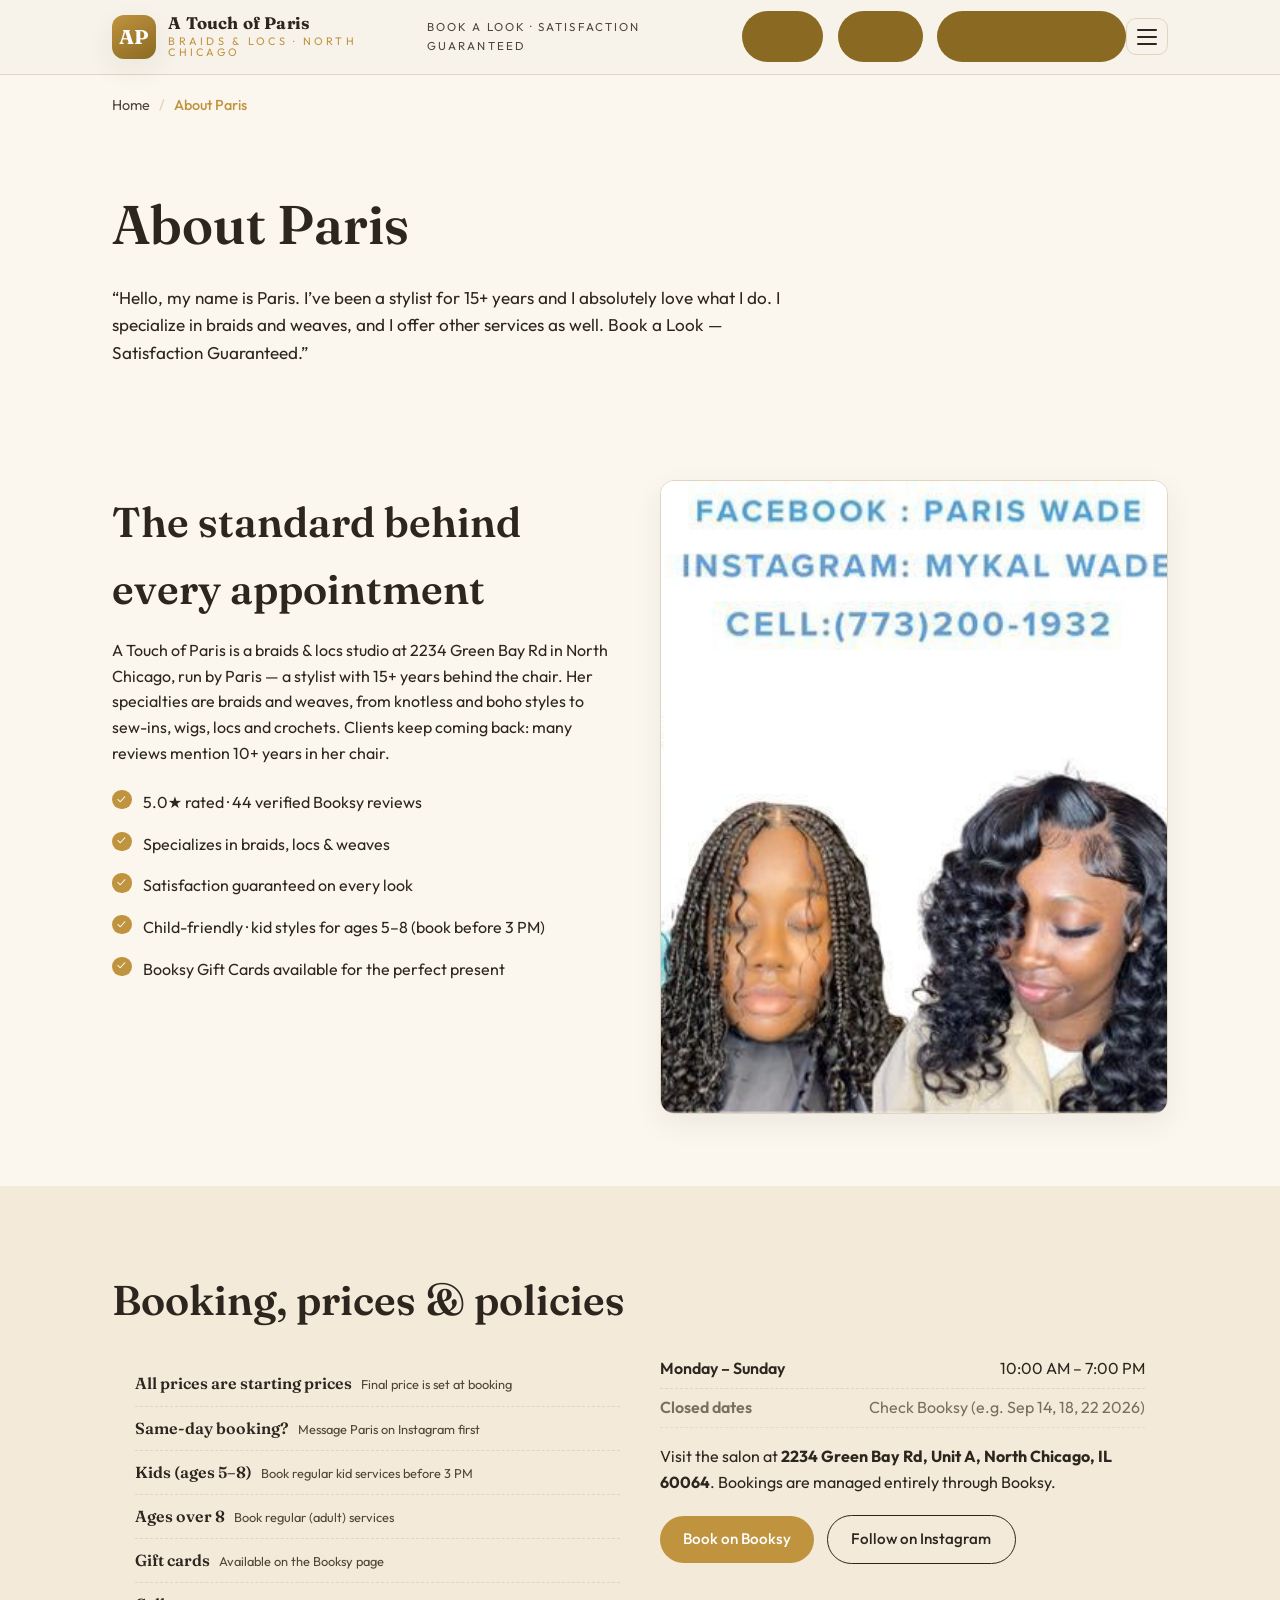
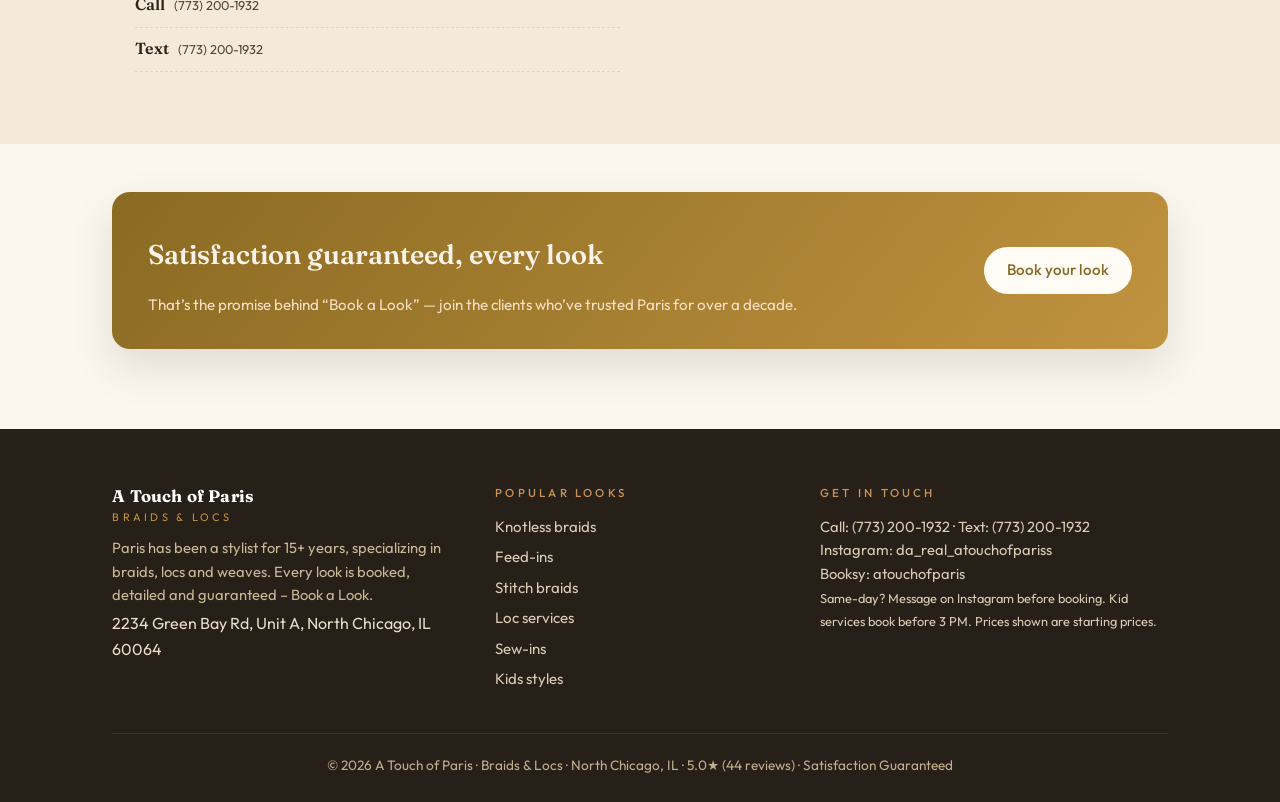
==== commit c4684b50: "kill-ai-slop pass: remove parroting kickers, hero orb + page-hero gradients, tighten lightbox shadow" ====
--- a/about.html
+++ b/about.html
@@ -22,7 +22,6 @@
 
     <section class="page-hero">
       <div class="inner">
-        <p class="kicker fade">A stylist who loves what she does</p>
         <h1 class="fade">About Paris</h1>
         <p class="lead fade">&ldquo;Hello, my name is Paris. I&rsquo;ve been a stylist for 15+ years and I absolutely love what I do. I specialize in braids and weaves, and I offer other services as well. Book a Look &mdash; Satisfaction Guaranteed.&rdquo;</p>
       </div>
@@ -51,7 +50,6 @@
 
     <section class="section-block pale">
       <div class="section">
-        <p class="kicker fade">Good to know</p>
         <h2 class="fade">Booking, prices &amp; policies</h2>
         <div class="section" style="display:grid;grid-template-columns:1fr 1fr;gap:2.5rem;align-items:start">
           <ul class="ml fade">
--- a/assets/site.css
+++ b/assets/site.css
@@ -148,22 +148,11 @@
   content: ""; position: absolute; inset: 0; z-index: -2;
   background: linear-gradient(115deg, rgba(23, 17, 12, .78) 0%, rgba(23, 17, 12, .5) 48%, rgba(23, 17, 12, .28) 100%);
 }
-.hero-orb {
-  position: absolute; z-index: -1; width: 46vw; height: 46vw;
-  left: 50%; top: 46%; transform: translate(-50%, -50%);
-  border-radius: 50%;
-  background: radial-gradient(circle at 36% 40%, rgba(255, 214, 170, .16), rgba(185, 132, 76, .08) 55%, transparent 72%);
-  animation: breathe 9s ease-in-out infinite;
-}
-@keyframes breathe {
-  0%, 100% { transform: translate(-50%, -50%) scale(1); opacity: .9; }
-  50% { transform: translate(-50%, -50%) scale(1.12); opacity: 1; }
-}
+.hero .kicker { color: #ffd9a8; }
 .kicker {
   font-size: .72rem; letter-spacing: .32em; text-transform: uppercase;
   color: var(--brick); font-weight: 500;
 }
-.hero .kicker { color: #ffd9a8; }
 .hero h1 {
   font-family: var(--font-d); font-size: clamp(2.7rem, 7.5vw, 4.6rem);
   line-height: 1.06; margin: 1rem 0 1.2rem; font-weight: 600;
@@ -306,10 +295,7 @@
 .page-hero { padding: 3.4rem 0 2.6rem; position: relative; overflow: clip; }
 .page-hero::before {
   content: ""; position: absolute; inset: 0; z-index: -2;
-  background:
-    radial-gradient(55% 60% at 8% 0%, rgba(168, 75, 60, .13), transparent 60%),
-    radial-gradient(50% 55% at 95% 20%, rgba(185, 132, 76, .15), transparent 60%),
-    var(--bg);
+  background: var(--bg);
 }
 .page-hero h1 { font-family: var(--font-d); font-size: clamp(2.1rem, 6vw, 3.4rem); margin: .6rem 0 1rem; font-weight: 600; }
 .page-hero .lead { max-width: 42rem; font-size: 1.07rem; }
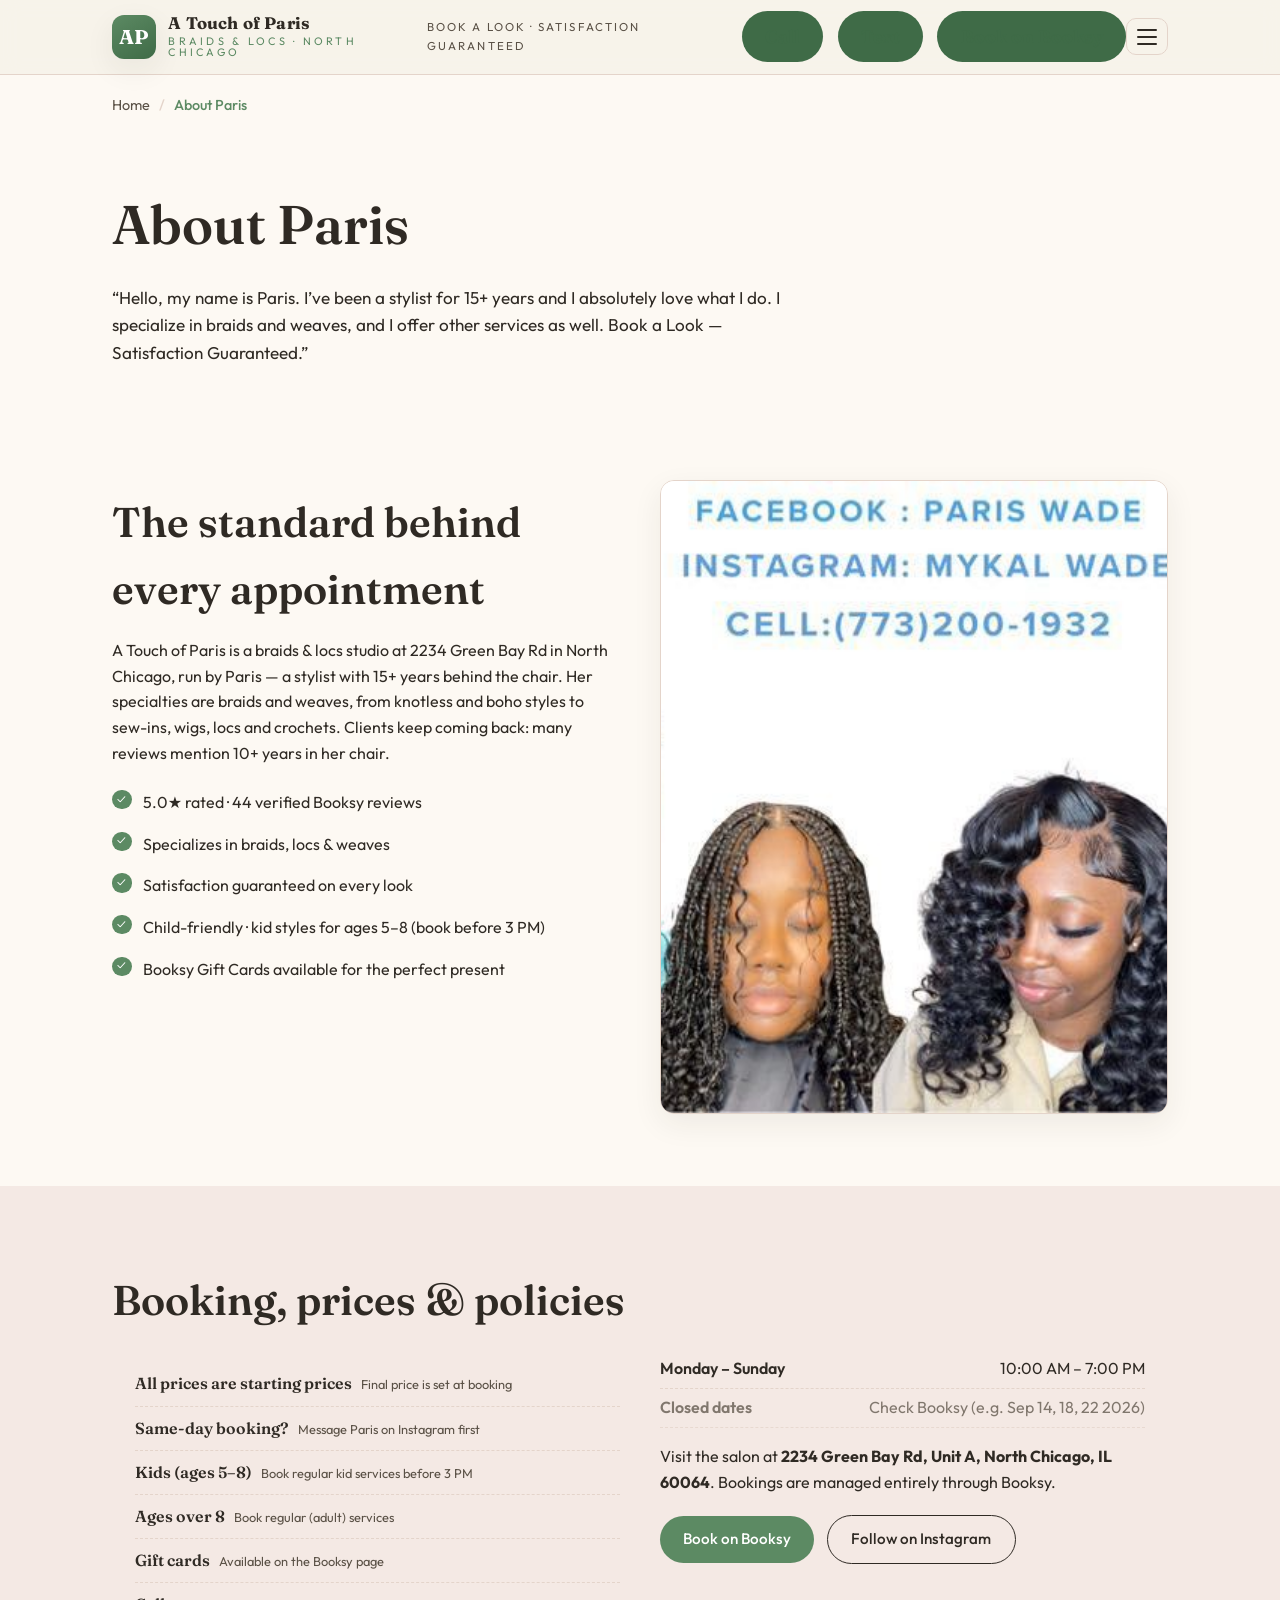
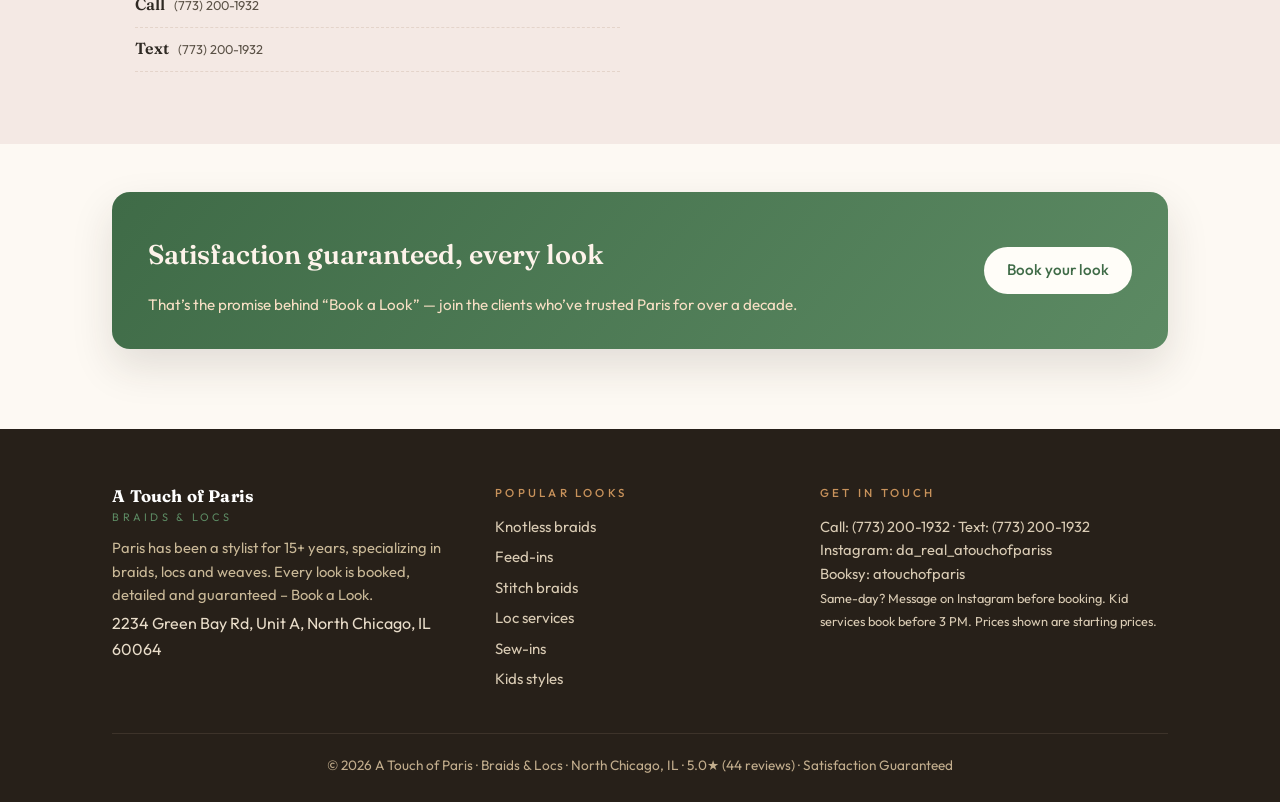
==== commit 2688e550: "Recolor: green + rose + cream palette (cream bg, sage green primary, rose accents, rose-light hero h" ====
--- a/about.html
+++ b/about.html
@@ -6,8 +6,8 @@
   <title>About Paris | A Touch of Paris Braids &amp; Locs - North Chicago, IL</title>
   <meta name="description" content="About Paris, the 15+ year stylist behind A Touch of Paris in North Chicago, IL. Specializing in braids and weaves with 5.0 stars across 44 Booksy reviews. Book a Look - Satisfaction Guaranteed." />
   <link rel="canonical" href="https://ari-builds.github.io/atouchofparis/about.html" />
-  <meta name="theme-color" content="#c0933f" />
-  <link rel="icon" href="data:image/svg+xml,%3Csvg xmlns='http://www.w3.org/2000/svg' viewBox='0 0 32 32'%3E%3Crect width='32' height='32' rx='8' fill='%232c261f'/%3E%3Ctext x='16' y='22' font-size='14' font-family='Georgia' font-weight='600' fill='%23c0933f' text-anchor='middle'%3EAP%3C/text%3E%3C/svg%3E" />
+  <meta name="theme-color" content="#5c8a63" />
+  <link rel="icon" href="data:image/svg+xml,%3Csvg xmlns='http://www.w3.org/2000/svg' viewBox='0 0 32 32'%3E%3Crect width='32' height='32' rx='8' fill='%232c261f'/%3E%3Ctext x='16' y='22' font-size='14' font-family='Georgia' font-weight='600' fill='%235c8a63' text-anchor='middle'%3EAP%3C/text%3E%3C/svg%3E" />
   <link rel="preconnect" href="https://fonts.googleapis.com" />
   <link rel="preconnect" href="https://fonts.gstatic.com" crossorigin />
   <link href="https://fonts.googleapis.com/css2?family=Fraunces:opsz,wght@9..144,400;9..144,500;9..144,600;9..144,700&family=Outfit:wght@200;300;400;500;600&display=swap" rel="stylesheet" />
--- a/assets/site.css
+++ b/assets/site.css
@@ -2,15 +2,15 @@
    Palette: warm Parisian cream, gold, espresso. */
 
 :root {
-  --bg: #fbf7ef;
-  --pale: #f3ead9;
-  --line: #e2d5be;
-  --brick: #c0933f;
-  --brick-deep: #8a6a22;
-  --slate: #4f463a;
-  --ink: #2c261f;
-  --gold: #b9872f;
-  --white: #fffcf6;
+  --bg: #fdf9f3;
+  --pale: #f4e9e4;
+  --line: #e4d4ca;
+  --brick: #5c8a63;
+  --brick-deep: #3f6b47;
+  --slate: #5a5146;
+  --ink: #2f2a24;
+  --gold: #d0678c;
+  --white: #fffdf8;
   --font-d: "Fraunces", Georgia, serif;
   --font-b: "Outfit", system-ui, sans-serif;
   --rad: 14px;
@@ -120,7 +120,7 @@
 .btn-call {
   background: var(--brick-deep); color: #fff;
 }
-.btn-call:hover { background: var(--brick); transform: translateY(-1px); box-shadow: 0 8px 20px rgba(124, 49, 39, .32); }
+.btn-call:hover { background: var(--brick); transform: translateY(-1px); box-shadow: 0 8px 20px rgba(63, 107, 71, .35); }
 
 /* ---- mobile CTA bar ---- */
 .cta-bar {
@@ -148,16 +148,16 @@
   content: ""; position: absolute; inset: 0; z-index: -2;
   background: linear-gradient(115deg, rgba(23, 17, 12, .78) 0%, rgba(23, 17, 12, .5) 48%, rgba(23, 17, 12, .28) 100%);
 }
-.hero .kicker { color: #ffd9a8; }
+.hero .kicker { color: #f3c6d3; }
 .kicker {
   font-size: .72rem; letter-spacing: .32em; text-transform: uppercase;
-  color: var(--brick); font-weight: 500;
+  color: var(--gold); font-weight: 500;
 }
 .hero h1 {
   font-family: var(--font-d); font-size: clamp(2.7rem, 7.5vw, 4.6rem);
   line-height: 1.06; margin: 1rem 0 1.2rem; font-weight: 600;
 }
-.hero h1 em { font-style: italic; color: #ffd9a8; }
+.hero h1 em { font-style: italic; color: #f3c6d3; }
 .hero .lead { max-width: 41rem; font-size: 1.12rem; }
 .hero h1, .hero .lead, .hero .kicker, .hero-note { color: #fff; text-shadow: 0 2px 16px rgba(0, 0, 0, .5); }
 .hero-cta { display: flex; gap: .9rem; margin-top: 2.1rem; flex-wrap: wrap; }
@@ -166,7 +166,7 @@
 .btn-ghost-light:hover { background: #fff; color: var(--ink); transform: translateY(-1px); }
 .hero-note { margin-top: 1.4rem; font-size: .92rem; }
 .hero-note a { font-weight: 600; border-bottom: 1px solid rgba(255, 250, 242, .6); }
-.hero-note a:hover { color: #ffd9a8; }
+.hero-note a:hover { color: #f3c6d3; }
 
 /* ---- mobile free-estimate pill ---- */
 .mobile-est { display: none; }
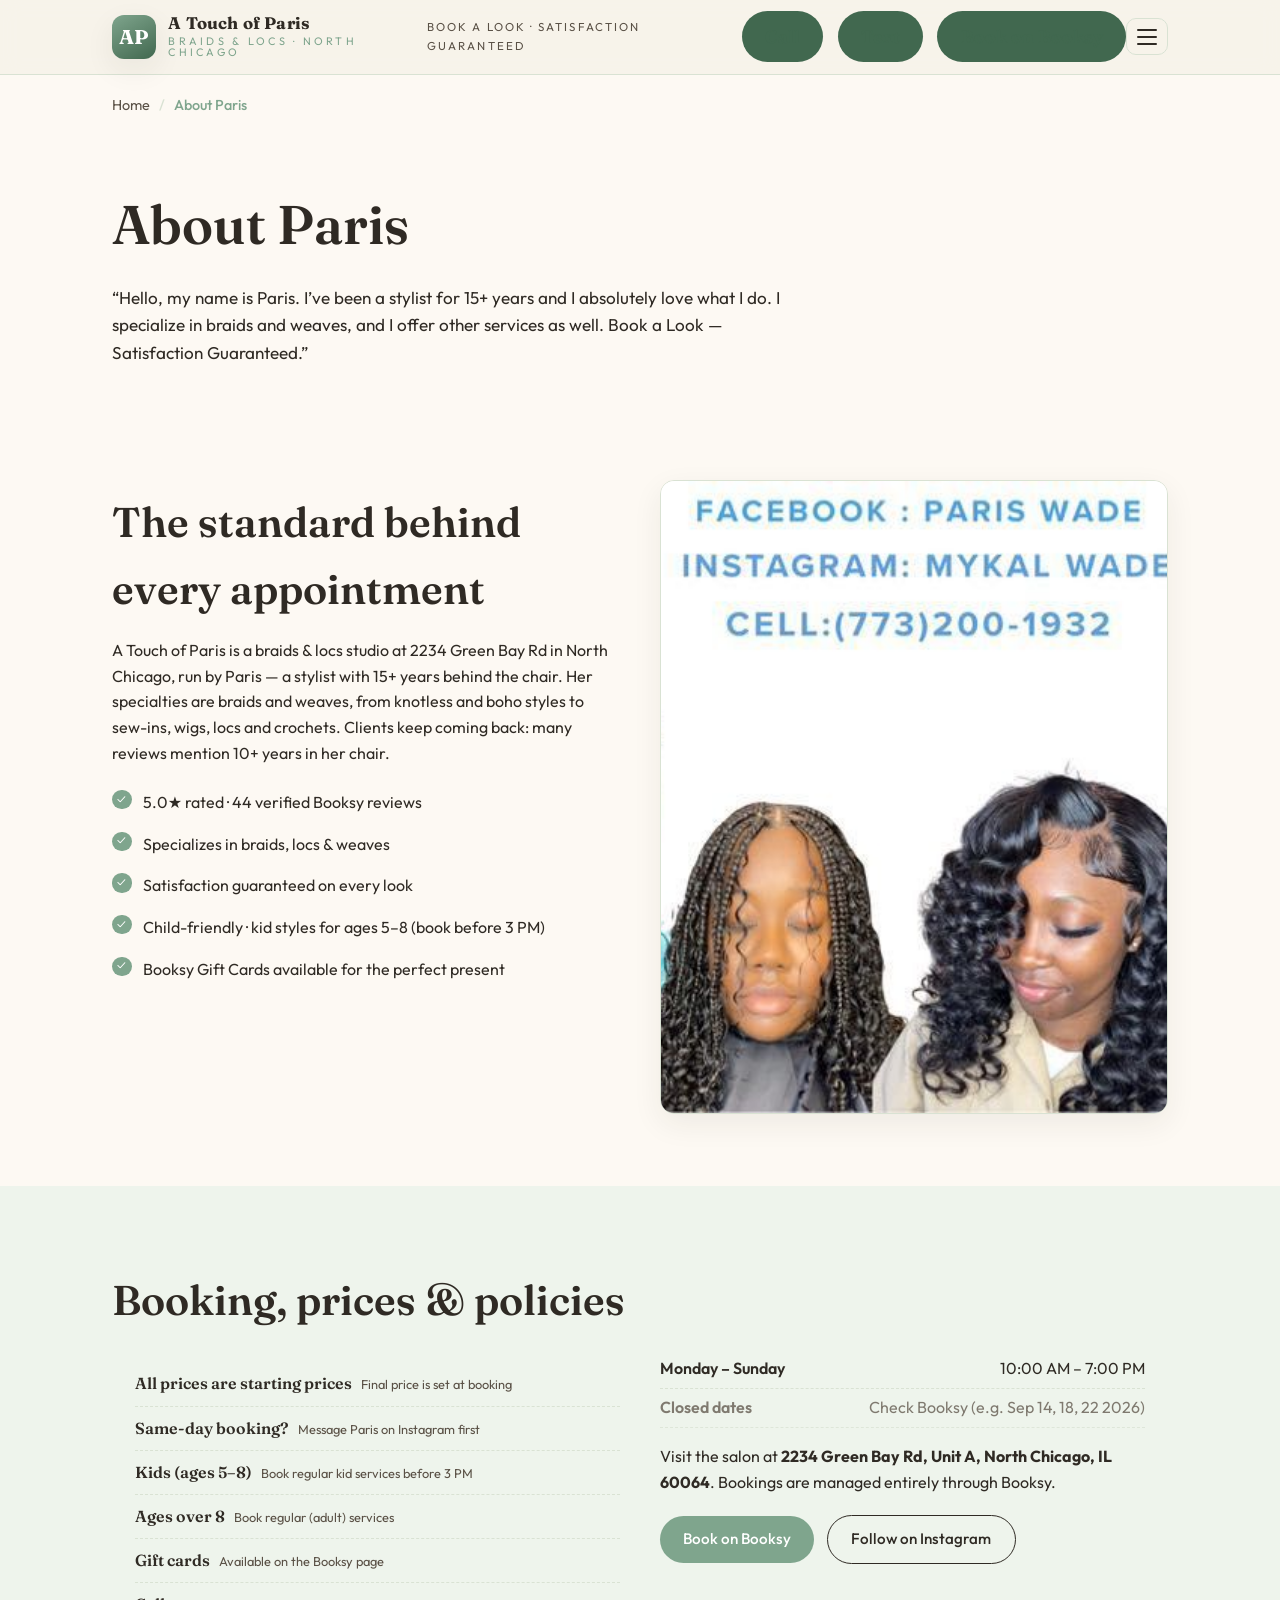
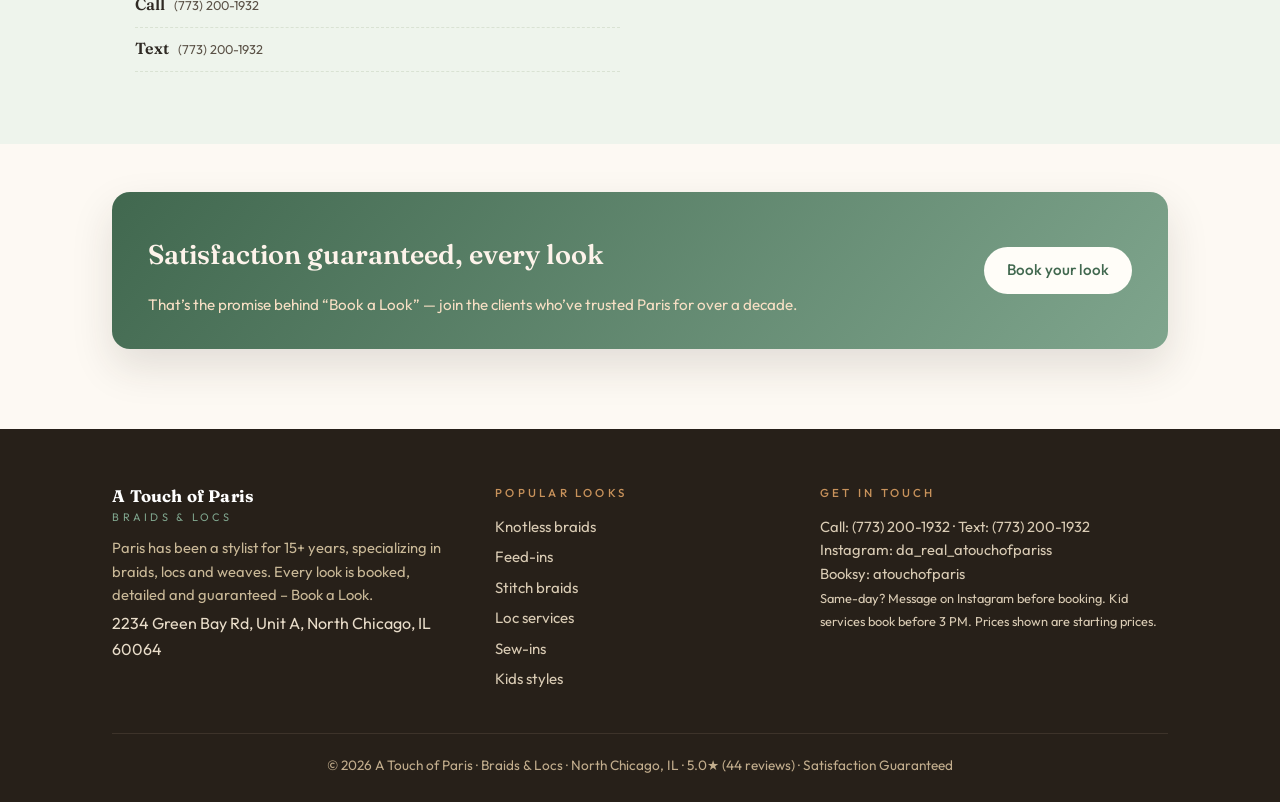
==== commit 37606d45: "Palette: mint x sage x cream (sage primary, mint pale/line, rose accents, mint hero highlights)" ====
--- a/about.html
+++ b/about.html
@@ -6,8 +6,8 @@
   <title>About Paris | A Touch of Paris Braids &amp; Locs - North Chicago, IL</title>
   <meta name="description" content="About Paris, the 15+ year stylist behind A Touch of Paris in North Chicago, IL. Specializing in braids and weaves with 5.0 stars across 44 Booksy reviews. Book a Look - Satisfaction Guaranteed." />
   <link rel="canonical" href="https://ari-builds.github.io/atouchofparis/about.html" />
-  <meta name="theme-color" content="#5c8a63" />
-  <link rel="icon" href="data:image/svg+xml,%3Csvg xmlns='http://www.w3.org/2000/svg' viewBox='0 0 32 32'%3E%3Crect width='32' height='32' rx='8' fill='%232c261f'/%3E%3Ctext x='16' y='22' font-size='14' font-family='Georgia' font-weight='600' fill='%235c8a63' text-anchor='middle'%3EAP%3C/text%3E%3C/svg%3E" />
+  <meta name="theme-color" content="#7fa58d" />
+  <link rel="icon" href="data:image/svg+xml,%3Csvg xmlns='http://www.w3.org/2000/svg' viewBox='0 0 32 32'%3E%3Crect width='32' height='32' rx='8' fill='%232c261f'/%3E%3Ctext x='16' y='22' font-size='14' font-family='Georgia' font-weight='600' fill='%237fa58d' text-anchor='middle'%3EAP%3C/text%3E%3C/svg%3E" />
   <link rel="preconnect" href="https://fonts.googleapis.com" />
   <link rel="preconnect" href="https://fonts.gstatic.com" crossorigin />
   <link href="https://fonts.googleapis.com/css2?family=Fraunces:opsz,wght@9..144,400;9..144,500;9..144,600;9..144,700&family=Outfit:wght@200;300;400;500;600&display=swap" rel="stylesheet" />
--- a/assets/site.css
+++ b/assets/site.css
@@ -3,10 +3,10 @@
 
 :root {
   --bg: #fdf9f3;
-  --pale: #f4e9e4;
-  --line: #e4d4ca;
-  --brick: #5c8a63;
-  --brick-deep: #3f6b47;
+  --pale: #eef4ec;
+  --line: #d9e2d3;
+  --brick: #7fa58d;
+  --brick-deep: #41684f;
   --slate: #5a5146;
   --ink: #2f2a24;
   --gold: #d0678c;
@@ -120,7 +120,7 @@
 .btn-call {
   background: var(--brick-deep); color: #fff;
 }
-.btn-call:hover { background: var(--brick); transform: translateY(-1px); box-shadow: 0 8px 20px rgba(63, 107, 71, .35); }
+.btn-call:hover { background: var(--brick); transform: translateY(-1px); box-shadow: 0 8px 20px rgba(65, 104, 79, .35); }
 
 /* ---- mobile CTA bar ---- */
 .cta-bar {
@@ -148,7 +148,7 @@
   content: ""; position: absolute; inset: 0; z-index: -2;
   background: linear-gradient(115deg, rgba(23, 17, 12, .78) 0%, rgba(23, 17, 12, .5) 48%, rgba(23, 17, 12, .28) 100%);
 }
-.hero .kicker { color: #f3c6d3; }
+.hero .kicker { color: #cfe8d3; }
 .kicker {
   font-size: .72rem; letter-spacing: .32em; text-transform: uppercase;
   color: var(--gold); font-weight: 500;
@@ -157,7 +157,7 @@
   font-family: var(--font-d); font-size: clamp(2.7rem, 7.5vw, 4.6rem);
   line-height: 1.06; margin: 1rem 0 1.2rem; font-weight: 600;
 }
-.hero h1 em { font-style: italic; color: #f3c6d3; }
+.hero h1 em { font-style: italic; color: #cfe8d3; }
 .hero .lead { max-width: 41rem; font-size: 1.12rem; }
 .hero h1, .hero .lead, .hero .kicker, .hero-note { color: #fff; text-shadow: 0 2px 16px rgba(0, 0, 0, .5); }
 .hero-cta { display: flex; gap: .9rem; margin-top: 2.1rem; flex-wrap: wrap; }
@@ -166,7 +166,7 @@
 .btn-ghost-light:hover { background: #fff; color: var(--ink); transform: translateY(-1px); }
 .hero-note { margin-top: 1.4rem; font-size: .92rem; }
 .hero-note a { font-weight: 600; border-bottom: 1px solid rgba(255, 250, 242, .6); }
-.hero-note a:hover { color: #f3c6d3; }
+.hero-note a:hover { color: #cfe8d3; }
 
 /* ---- mobile free-estimate pill ---- */
 .mobile-est { display: none; }
